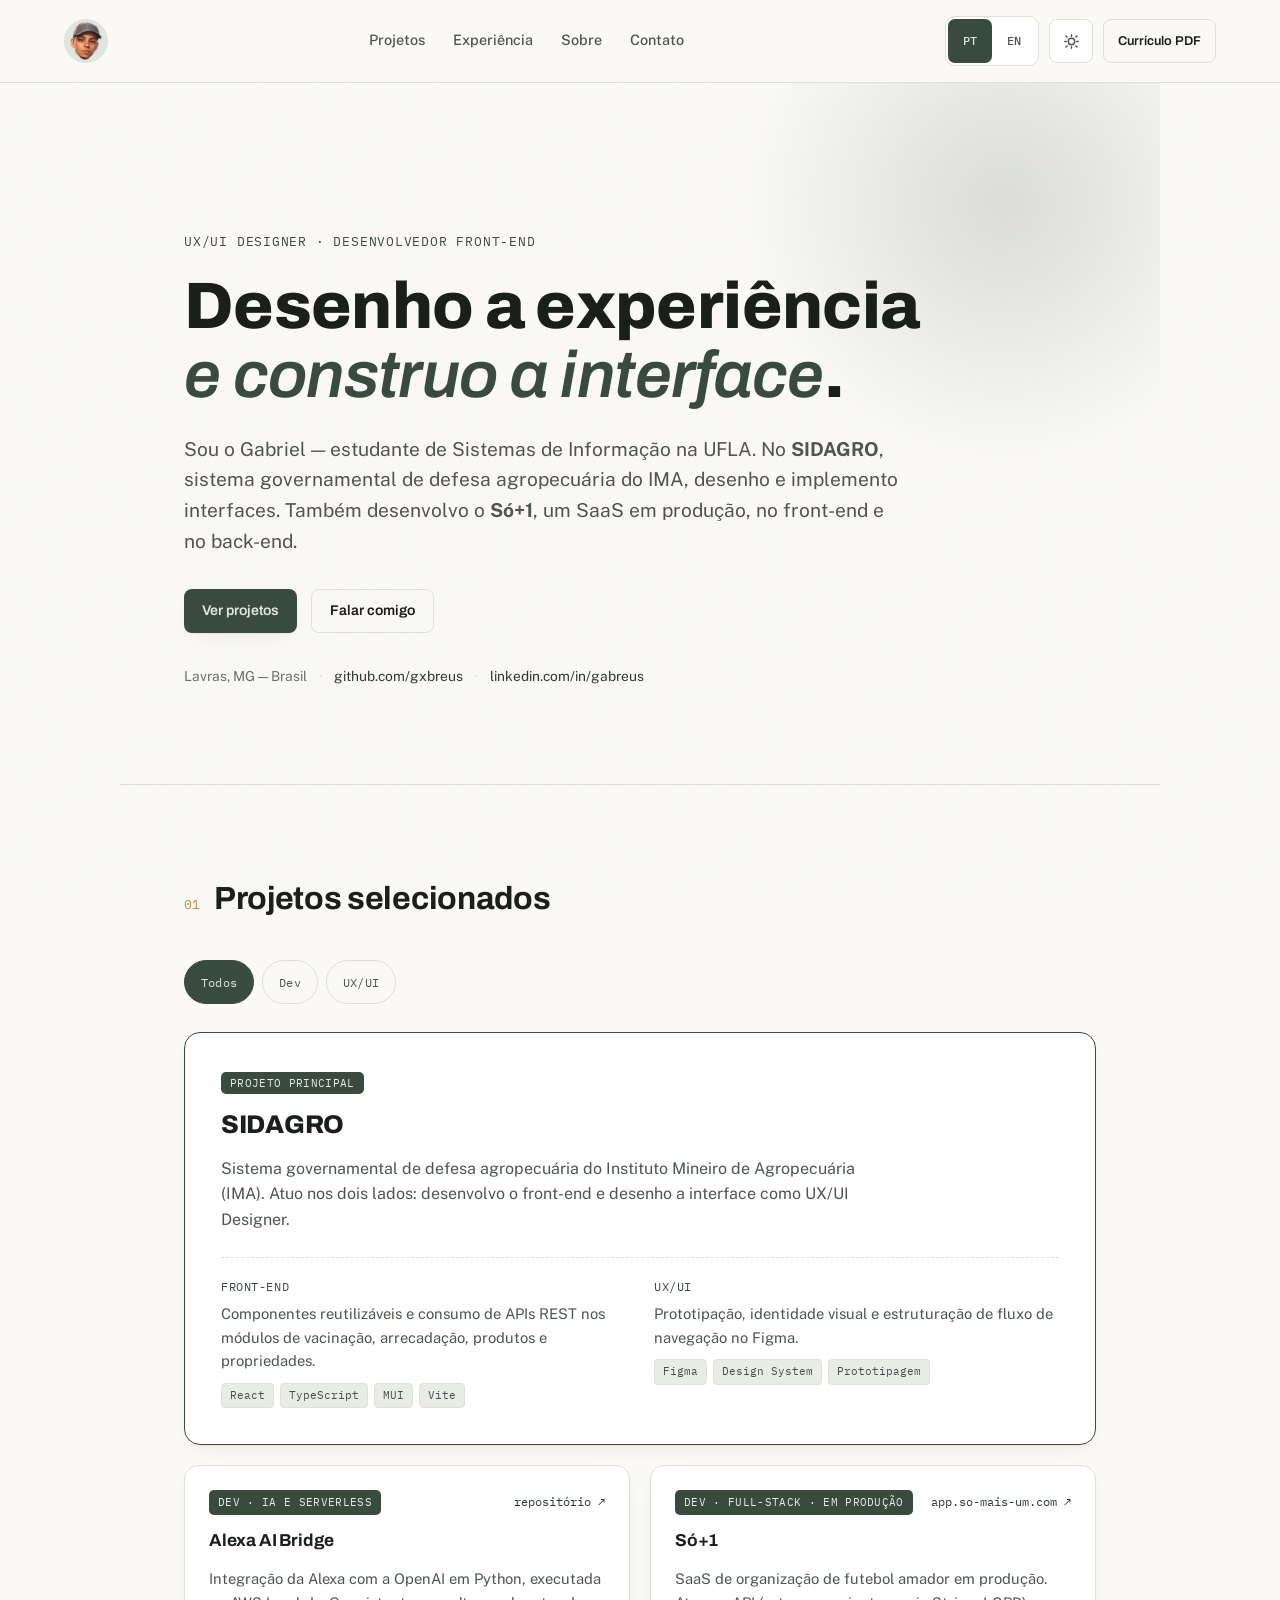
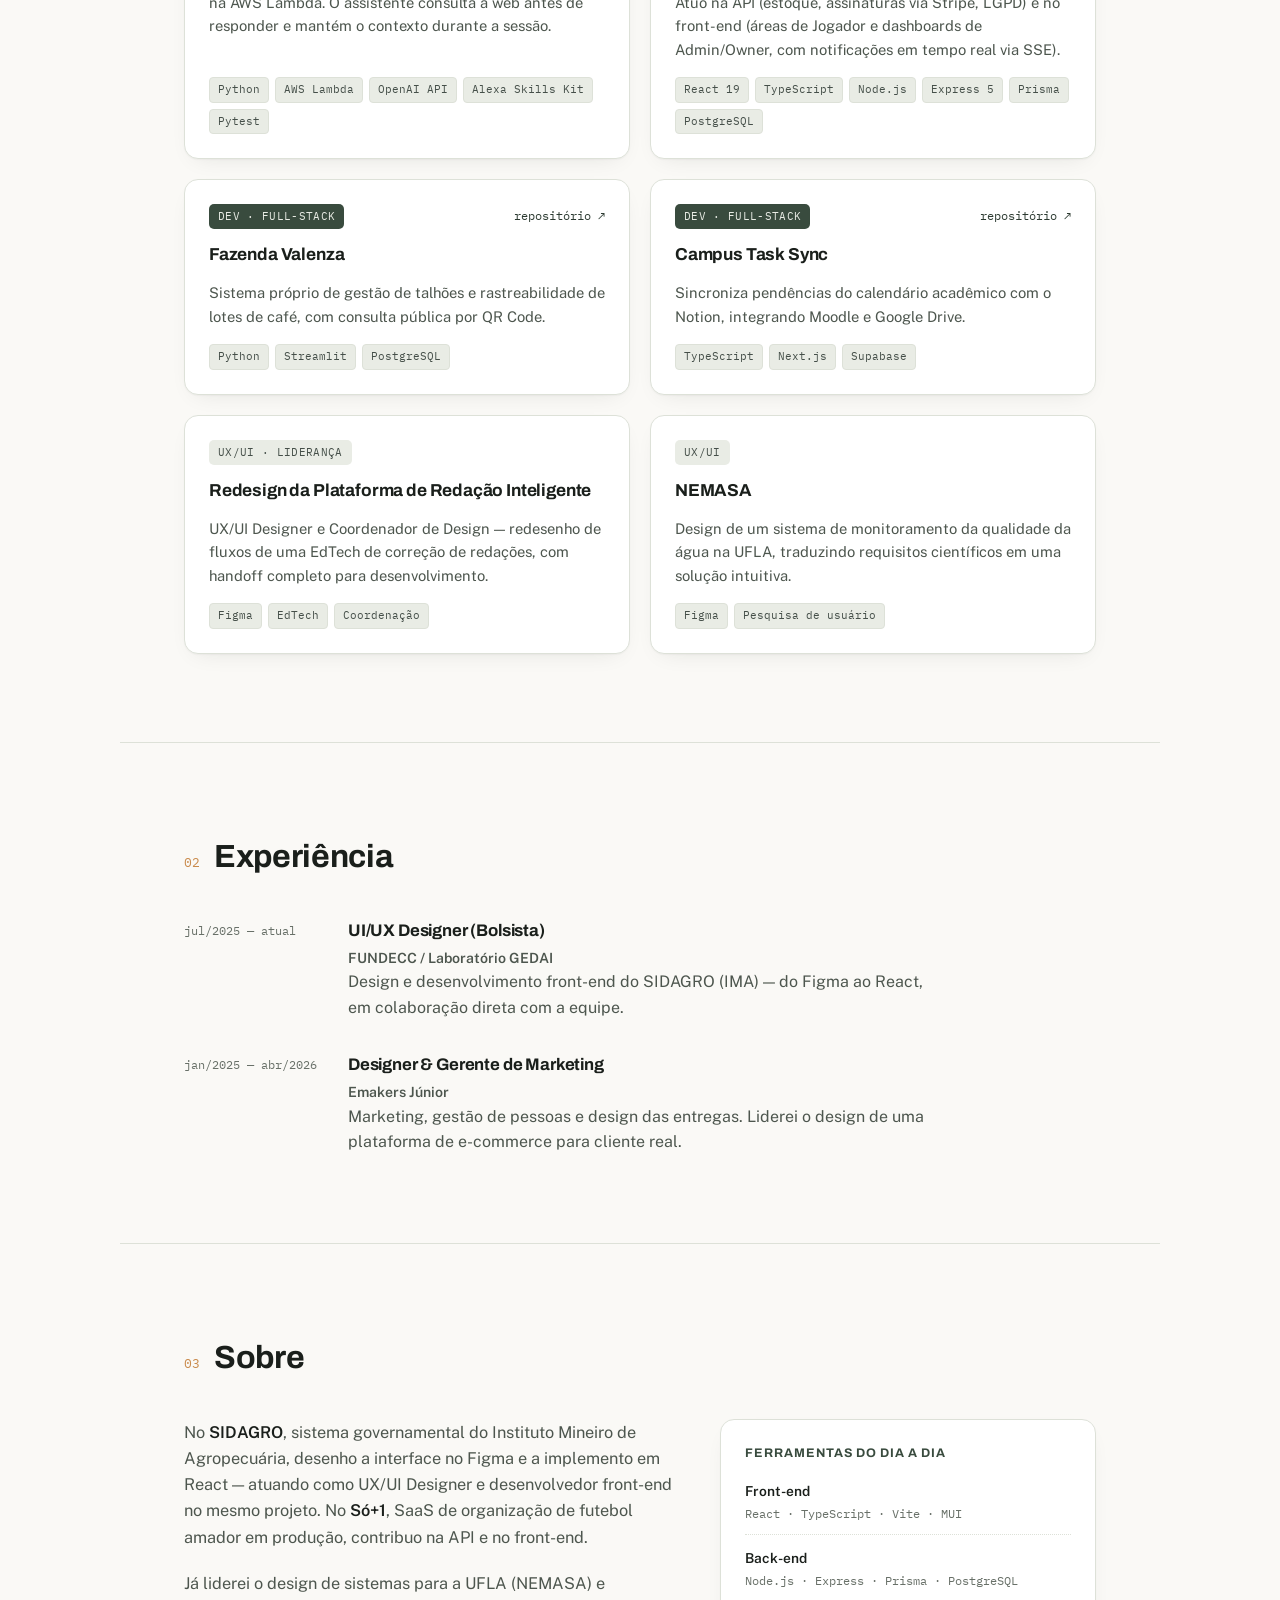
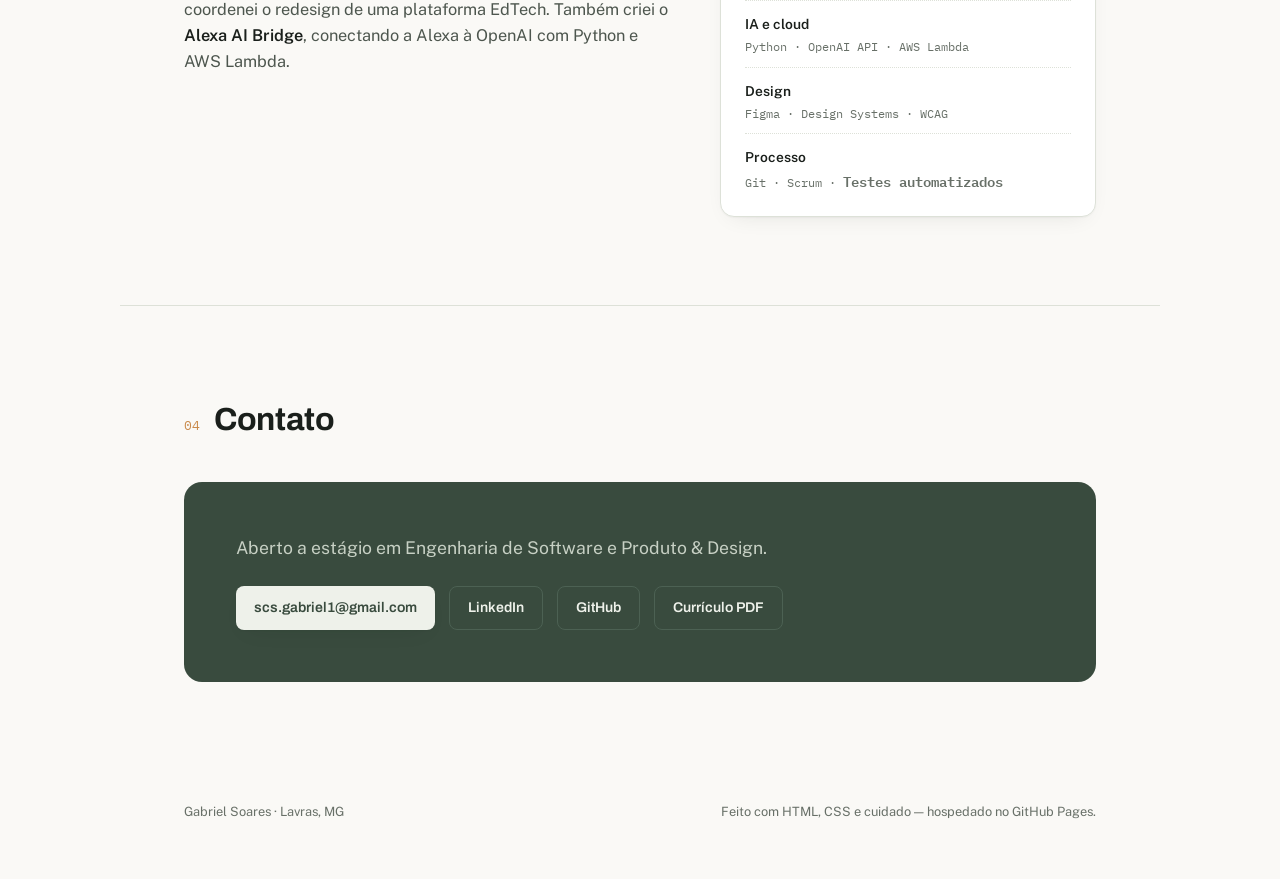
==== index.html @ 6c41c8d0 "feat: adicionar versao em ingles ao portfolio" ====
<!doctype html>
<html lang="pt-BR">
<head>
<meta charset="UTF-8">
<meta name="viewport" content="width=device-width, initial-scale=1.0">
<title>Gabriel Soares — UX/UI Designer &amp; Desenvolvedor Front-end</title>
<meta name="description" content="Gabriel Soares — UX/UI Designer e desenvolvedor front-end, estudante de Sistemas de Informação. Design de produto e desenvolvimento de interfaces para sistemas reais.">
<link rel="canonical" href="https://gxbreus.github.io/">
<link rel="alternate" hreflang="pt-BR" href="https://gxbreus.github.io/">
<link rel="alternate" hreflang="en" href="https://gxbreus.github.io/?lang=en">
<link rel="alternate" hreflang="x-default" href="https://gxbreus.github.io/">
<link rel="icon" type="image/png" href="favicon.png">
<link rel="preconnect" href="https://fonts.googleapis.com">
<link rel="preconnect" href="https://fonts.gstatic.com" crossorigin>
<link rel="stylesheet" href="https://fonts.googleapis.com/css2?family=Archivo:wght@500;600;700;800&family=Public+Sans:wght@400;500;600&family=IBM+Plex+Mono:wght@400;500&display=swap">
<link rel="stylesheet" href="style.css">
<script type="application/ld+json">
{
  "@context": "https://schema.org",
  "@type": "Person",
  "name": "Gabriel Soares",
  "url": "https://gxbreus.github.io/",
  "sameAs": [
    "https://github.com/gxbreus",
    "https://linkedin.com/in/gabreus"
  ],
  "jobTitle": ["UX/UI Designer", "Front-end Developer"],
  "knowsAbout": ["UX/UI Design", "Figma", "Design Systems", "React", "TypeScript", "Node.js", "Web Accessibility"]
}
</script>
<script>
  (function(){
    try{
      var savedTheme = localStorage.getItem("theme");
      var queryLanguage = new URLSearchParams(window.location.search).get("lang");
      var savedLanguage = localStorage.getItem("language");
      if (savedTheme === "light" || savedTheme === "dark"){
        document.documentElement.setAttribute("data-theme", savedTheme);
      }
      if (queryLanguage === "en" || savedLanguage === "en"){
        document.documentElement.lang = "en";
        document.documentElement.setAttribute("data-language", "en");
      }
    }catch(e){}
  })();
</script>
</head>
<body>

<a class="skip-link" href="#main" data-i18n="skipLink">Pular para o conteúdo</a>
<div class="noise" aria-hidden="true"></div>

<header class="site-header">
  <a class="brand" href="#top" aria-label="Gabriel Soares — início" data-i18n-aria="brandLabel"><img src="avatar-nav.png" alt="Gabriel Soares" width="36" height="36"></a>
  <nav class="nav" aria-label="Navegação principal" data-i18n-aria="navLabel">
    <a href="#projetos" data-i18n="navProjects">Projetos</a>
    <a href="#experiencia" data-i18n="navExperience">Experiência</a>
    <a href="#sobre" data-i18n="navAbout">Sobre</a>
    <a href="#contato" data-i18n="navContact">Contato</a>
  </nav>
  <div class="header-actions">
    <div class="language-switcher" role="group" aria-label="Selecionar idioma" data-i18n-aria="languageLabel">
      <button class="language-btn is-active" type="button" data-language-option="pt-BR" aria-pressed="true" aria-label="Português do Brasil">PT</button>
      <button class="language-btn" type="button" data-language-option="en" aria-pressed="false" aria-label="English">EN</button>
    </div>
    <button class="theme-toggle" id="themeToggle" type="button" aria-label="Alternar tema claro/escuro" data-i18n-aria="themeLabel">
      <svg class="icon-sun" aria-hidden="true" width="17" height="17" viewBox="0 0 24 24" fill="none" stroke="currentColor" stroke-width="2" stroke-linecap="round"><circle cx="12" cy="12" r="4.5"/><path d="M12 2.5v2.2M12 19.3v2.2M4.2 4.2l1.6 1.6M18.2 18.2l1.6 1.6M2.5 12h2.2M19.3 12h2.2M4.2 19.8l1.6-1.6M18.2 5.8l1.6-1.6"/></svg>
      <svg class="icon-moon" aria-hidden="true" width="17" height="17" viewBox="0 0 24 24" fill="none" stroke="currentColor" stroke-width="2" stroke-linecap="round" stroke-linejoin="round"><path d="M20 14.5A8.5 8.5 0 1 1 9.5 4a6.8 6.8 0 0 0 10.5 10.5Z"/></svg>
    </button>
    <a class="btn btn-ghost btn-sm resume-link" href="curriculo-gabriel-soares.pdf" target="_blank" rel="noopener" data-i18n="resumeLink">Currículo PDF</a>
  </div>
</header>

<main id="main">
  <div id="top" aria-hidden="true"></div>
  <section class="hero">
    <div class="hero-inner">
      <p class="kicker" data-i18n="heroKicker">UX/UI Designer · Desenvolvedor Front-end</p>
      <h1 class="hero-title" data-i18n-html="heroTitle">Desenho a experiência<br><span class="hero-emphasis">e construo a interface</span>.</h1>
      <p class="hero-lead" data-i18n-html="heroLead">Sou o Gabriel — estudante de Sistemas de Informação na UFLA. No <strong>SIDAGRO</strong>, sistema governamental de defesa agropecuária do IMA, desenho e implemento interfaces. Também desenvolvo o <strong>Só+1</strong>, um SaaS em produção, no front-end e no back-end.</p>
      <div class="hero-actions">
        <a class="btn btn-primary" href="#projetos" data-i18n="viewProjects">Ver projetos</a>
        <a class="btn btn-ghost" href="mailto:scs.gabriel1@gmail.com" data-i18n="contactMe">Falar comigo</a>
      </div>
      <div class="hero-meta">
        <span data-i18n="location">Lavras, MG — Brasil</span><span class="dot">·</span>
        <a href="https://github.com/gxbreus" target="_blank" rel="noopener">github.com/gxbreus</a><span class="dot">·</span>
        <a href="https://linkedin.com/in/gabreus" target="_blank" rel="noopener">linkedin.com/in/gabreus</a>
      </div>
    </div>
  </section>

  <section id="projetos" class="section reveal">
    <div class="section-head"><span class="section-num">01</span><h2 data-i18n="projectsTitle">Projetos selecionados</h2></div>
    <div class="filter-row" role="group" aria-label="Filtrar projetos" data-i18n-aria="filterLabel">
      <button class="filter-btn is-active" data-filter="all" type="button" aria-pressed="true" data-i18n="filterAll">Todos</button>
      <button class="filter-btn" data-filter="dev" type="button" aria-pressed="false">Dev</button>
      <button class="filter-btn" data-filter="ux" type="button" aria-pressed="false">UX/UI</button>
    </div>

    <article class="card-hero" data-track="dev ux">
      <div class="card-hero-top"><span class="pill pill-dev" data-i18n="mainProject">Projeto principal</span></div>
      <h3>SIDAGRO</h3>
      <p data-i18n="sidagroIntro">Sistema governamental de defesa agropecuária do Instituto Mineiro de Agropecuária (IMA). Atuo nos dois lados: desenvolvo o front-end e desenho a interface como UX/UI Designer.</p>
      <div class="card-hero-split">
        <div>
          <span class="split-label">Front-end</span>
          <p data-i18n="sidagroDev">Componentes reutilizáveis e consumo de APIs REST nos módulos de vacinação, arrecadação, produtos e propriedades.</p>
          <div class="card-tags"><span>React</span><span>TypeScript</span><span>MUI</span><span>Vite</span></div>
        </div>
        <div>
          <span class="split-label">UX/UI</span>
          <p data-i18n="sidagroUx">Prototipação, identidade visual e estruturação de fluxo de navegação no Figma.</p>
          <div class="card-tags"><span>Figma</span><span>Design System</span><span data-i18n="prototyping">Prototipagem</span></div>
        </div>
      </div>
    </article>

    <div class="projects-grid">
      <article class="card" data-track="dev">
        <div class="card-top"><span class="pill pill-dev" data-i18n="alexaPill">DEV · IA e Serverless</span><a class="card-link" href="https://github.com/gxbreus/alexa-ai-bridge" target="_blank" rel="noopener" data-i18n="repositoryLink">repositório ↗</a></div>
        <h3>Alexa AI Bridge</h3>
        <p data-i18n="alexaDescription">Integração da Alexa com a OpenAI em Python, executada na AWS Lambda. O assistente consulta a web antes de responder e mantém o contexto durante a sessão.</p>
        <div class="card-tags"><span>Python</span><span>AWS Lambda</span><span>OpenAI API</span><span>Alexa Skills Kit</span><span>Pytest</span></div>
      </article>
      <article class="card" data-track="dev">
        <div class="card-top"><span class="pill pill-dev" data-i18n="soMaisUmPill">DEV · Full-stack · Em produção</span><a class="card-link" href="https://app.so-mais-um.com" target="_blank" rel="noopener">app.so-mais-um.com ↗</a></div>
        <h3>Só+1</h3>
        <p data-i18n="soMaisUmDescription">SaaS de organização de futebol amador em produção. Atuo na API (estoque, assinaturas via Stripe, LGPD) e no front-end (áreas de Jogador e dashboards de Admin/Owner, com notificações em tempo real via SSE).</p>
        <div class="card-tags"><span>React 19</span><span>TypeScript</span><span>Node.js</span><span>Express 5</span><span>Prisma</span><span>PostgreSQL</span></div>
      </article>
      <article class="card" data-track="dev">
        <div class="card-top"><span class="pill pill-dev">DEV · Full-stack</span><a class="card-link" href="https://github.com/gxbreus/fazenda-valenza" target="_blank" rel="noopener" data-i18n="repositoryLink">repositório ↗</a></div>
        <h3>Fazenda Valenza</h3>
        <p data-i18n="valenzaDescription">Sistema próprio de gestão de talhões e rastreabilidade de lotes de café, com consulta pública por QR Code.</p>
        <div class="card-tags"><span>Python</span><span>Streamlit</span><span>PostgreSQL</span></div>
      </article>
      <article class="card" data-track="dev">
        <div class="card-top"><span class="pill pill-dev">DEV · Full-stack</span><a class="card-link" href="https://github.com/gxbreus/campus-task-sync" target="_blank" rel="noopener" data-i18n="repositoryLink">repositório ↗</a></div>
        <h3>Campus Task Sync</h3>
        <p data-i18n="campusDescription">Sincroniza pendências do calendário acadêmico com o Notion, integrando Moodle e Google Drive.</p>
        <div class="card-tags"><span>TypeScript</span><span>Next.js</span><span>Supabase</span></div>
      </article>
      <article class="card" data-track="ux">
        <div class="card-top"><span class="pill pill-ux" data-i18n="leadershipPill">UX/UI · Liderança</span></div>
        <h3 data-i18n="essayProjectTitle">Redesign da Plataforma de Redação Inteligente</h3>
        <p data-i18n="essayProjectDescription">UX/UI Designer e Coordenador de Design — redesenho de fluxos de uma EdTech de correção de redações, com handoff completo para desenvolvimento.</p>
        <div class="card-tags"><span>Figma</span><span>EdTech</span><span data-i18n="leadershipTag">Coordenação</span></div>
      </article>
      <article class="card" data-track="ux">
        <div class="card-top"><span class="pill pill-ux">UX/UI</span></div>
        <h3>NEMASA</h3>
        <p data-i18n="nemasaDescription">Design de um sistema de monitoramento da qualidade da água na UFLA, traduzindo requisitos científicos em uma solução intuitiva.</p>
        <div class="card-tags"><span>Figma</span><span data-i18n="userResearch">Pesquisa de usuário</span></div>
      </article>
    </div>
  </section>

  <section id="experiencia" class="section reveal">
    <div class="section-head"><span class="section-num">02</span><h2 data-i18n="experienceTitle">Experiência</h2></div>
    <ol class="timeline">
      <li class="timeline-item">
        <div class="timeline-date" data-i18n="gedaiDate">jul/2025 — atual</div>
        <div class="timeline-body"><h3 data-i18n="gedaiRole">UI/UX Designer (Bolsista)</h3><p class="timeline-org" data-i18n="gedaiOrg">FUNDECC / Laboratório GEDAI</p><p data-i18n="gedaiDescription">Design e desenvolvimento front-end do SIDAGRO (IMA) — do Figma ao React, em colaboração direta com a equipe.</p></div>
      </li>
      <li class="timeline-item">
        <div class="timeline-date" data-i18n="emakersDate">jan/2025 — abr/2026</div>
        <div class="timeline-body"><h3 data-i18n="emakersRole">Designer &amp; Gerente de Marketing</h3><p class="timeline-org">Emakers Júnior</p><p data-i18n="emakersDescription">Marketing, gestão de pessoas e design das entregas. Liderei o design de uma plataforma de e-commerce para cliente real.</p></div>
      </li>
    </ol>
  </section>

  <section id="sobre" class="section reveal">
    <div class="section-head"><span class="section-num">03</span><h2 data-i18n="aboutTitle">Sobre</h2></div>
    <div class="about-grid">
      <div>
        <p class="about-text" data-i18n-html="aboutOne">No <strong>SIDAGRO</strong>, sistema governamental do Instituto Mineiro de Agropecuária, desenho a interface no Figma e a implemento em React — atuando como UX/UI Designer e desenvolvedor front-end no mesmo projeto. No <strong>Só+1</strong>, SaaS de organização de futebol amador em produção, contribuo na API e no front-end.</p>
        <p class="about-text" data-i18n-html="aboutTwo">Já liderei o design de sistemas para a UFLA (NEMASA) e coordenei o redesign de uma plataforma EdTech. Também criei o <strong>Alexa AI Bridge</strong>, conectando a Alexa à OpenAI com Python e AWS Lambda.</p>
      </div>
      <div class="about-stack">
        <h3 data-i18n="toolsTitle">Ferramentas do dia a dia</h3>
        <ul class="stack-list">
          <li><span>Front-end</span><em>React · TypeScript · Vite · MUI</em></li>
          <li><span>Back-end</span><em>Node.js · Express · Prisma · PostgreSQL</em></li>
          <li><span data-i18n="aiCloud">IA e cloud</span><em>Python · OpenAI API · AWS Lambda</em></li>
          <li><span>Design</span><em>Figma · Design Systems · WCAG</em></li>
          <li><span data-i18n="process">Processo</span><em>Git · Scrum · <span data-i18n="automatedTests">Testes automatizados</span></em></li>
        </ul>
      </div>
    </div>
  </section>

  <section id="contato" class="section reveal contact">
    <div class="section-head"><span class="section-num">04</span><h2 data-i18n="contactTitle">Contato</h2></div>
    <div class="contact-card">
      <p data-i18n="availability">Aberto a estágio em Engenharia de Software e Produto &amp; Design.</p>
      <div class="contact-links">
        <a class="btn btn-primary" href="mailto:scs.gabriel1@gmail.com">scs.gabriel1@gmail.com</a>
        <a class="btn btn-ghost" href="https://linkedin.com/in/gabreus" target="_blank" rel="noopener">LinkedIn</a>
        <a class="btn btn-ghost" href="https://github.com/gxbreus" target="_blank" rel="noopener">GitHub</a>
        <a class="btn btn-ghost" href="curriculo-gabriel-soares.pdf" target="_blank" rel="noopener" data-i18n="resumeLink">Currículo PDF</a>
      </div>
    </div>
  </section>
</main>

<footer class="site-footer"><span data-i18n="footerLocation">Gabriel Soares · Lavras, MG</span><span data-i18n="footerMade">Feito com HTML, CSS e cuidado — hospedado no GitHub Pages.</span></footer>
<p class="sr-only" id="languageStatus" role="status" aria-live="polite"></p>
<script src="script.js"></script>
</body>
</html>
---- style.css ----
:root{
  --bg:#faf9f6;
  --surface:#ffffff;
  --ink:#1a1f1b;
  --ink-soft:#4d564e;
  --ink-faint:#687068;
  --line:#dde1d8;
  --line-soft:#ecefe8;
  --accent:#394b3e;
  --accent-2:#c98a4b;
  --accent-soft:#e1e5e0;
  --accent-ink:#394b3e;
  --tag-bg:#e9ece5;
  --tag-ink:#454f49;
  --dev-bg:#394b3e;
  --dev-ink:#e9ece5;
  --ux-bg:#e9ece5;
  --ux-ink:#454f49;
  --link:#2c3a31;
  --contact-bg:#394b3e;
  --contact-ink:#eef1ea;
  --contact-ink-soft:#c7d0c4;
  --contact-line:#4c6153;
  --shadow: 0 1px 2px rgba(26,31,27,0.04), 0 8px 24px -12px rgba(26,31,27,0.12);
}

@media (prefers-color-scheme: dark){
  :root:not([data-theme="light"]){
    --bg:#12150f;
    --surface:#181c17;
    --ink:#eaede7;
    --ink-soft:#a9b2a6;
    --ink-faint:#8c9588;
    --line:#2a2f27;
    --line-soft:#1e2320;
    --accent:#8fb08f;
    --accent-2:#e0a463;
    --accent-soft:#232b22;
    --accent-ink:#9dbb9d;
    --tag-bg:#1e241c;
    --tag-ink:#c7d2c0;
    --dev-bg:#8fb08f;
    --dev-ink:#12150f;
    --ux-bg:#262b1f;
    --ux-ink:#d7dcc9;
    --link:#8fb08f;
    --contact-bg:#1e2a1f;
    --contact-ink:#eaede7;
    --contact-ink-soft:#a9b8a4;
    --contact-line:#3a4a3b;
    --shadow: 0 1px 2px rgba(0,0,0,0.3), 0 12px 32px -14px rgba(0,0,0,0.6);
  }
}
:root[data-theme="dark"]{
  --bg:#12150f;
  --surface:#181c17;
  --ink:#eaede7;
  --ink-soft:#a9b2a6;
  --ink-faint:#8c9588;
  --line:#2a2f27;
  --line-soft:#1e2320;
  --accent:#8fb08f;
  --accent-2:#e0a463;
  --accent-soft:#232b22;
  --accent-ink:#9dbb9d;
  --tag-bg:#1e241c;
  --tag-ink:#c7d2c0;
  --dev-bg:#8fb08f;
  --dev-ink:#12150f;
  --ux-bg:#262b1f;
  --ux-ink:#d7dcc9;
  --link:#8fb08f;
  --contact-bg:#1e2a1f;
  --contact-ink:#eaede7;
  --contact-ink-soft:#a9b8a4;
  --contact-line:#3a4a3b;
  --shadow: 0 1px 2px rgba(0,0,0,0.3), 0 12px 32px -14px rgba(0,0,0,0.6);
}

*{ box-sizing:border-box; }
html{ scroll-behavior:smooth; }
@media (prefers-reduced-motion: reduce){
  html{ scroll-behavior:auto; }
  *{ animation-duration:0.001ms !important; animation-iteration-count:1 !important; transition-duration:0.001ms !important; }
}

body{
  margin:0;
  background:var(--bg);
  color:var(--ink);
  font-family:"Public Sans", "Segoe UI", system-ui, sans-serif;
  font-size:16px;
  line-height:1.6;
  -webkit-font-smoothing:antialiased;
  transition:background-color .25s ease, color .25s ease;
}

.noise{
  position:fixed; inset:0; pointer-events:none; z-index:0; opacity:.025; mix-blend-mode:multiply;
  background-image:url("data:image/svg+xml,%3Csvg xmlns='http://www.w3.org/2000/svg' width='90' height='90'%3E%3Cfilter id='n'%3E%3CfeTurbulence type='fractalNoise' baseFrequency='0.9' numOctaves='2' stitchTiles='stitch'/%3E%3C/filter%3E%3Crect width='100%25' height='100%25' filter='url(%23n)'/%3E%3C/svg%3E");
}
@media (prefers-color-scheme: dark){ :root:not([data-theme="light"]) .noise{ opacity:.05; mix-blend-mode:overlay; } }
:root[data-theme="dark"] .noise{ opacity:.05; mix-blend-mode:overlay; }

a{ color:inherit; }
h1,h2,h3{ font-family:"Archivo", sans-serif; letter-spacing:-0.01em; text-wrap:balance; margin:0; }
.sr-only{
  position:absolute; width:1px; height:1px; padding:0; margin:-1px; overflow:hidden;
  clip:rect(0,0,0,0); white-space:nowrap; border:0;
}
.skip-link{
  position:fixed; z-index:100; top:8px; left:8px; transform:translateY(-150%);
  background:var(--accent); color:var(--accent-soft); padding:10px 14px; border-radius:8px;
}
.skip-link:focus{ transform:translateY(0); }

.site-header{
  position:sticky; top:0; z-index:20;
  display:flex; align-items:center; justify-content:space-between; gap:16px;
  padding:16px clamp(20px,5vw,64px);
  background:color-mix(in srgb, var(--bg) 88%, transparent);
  backdrop-filter:blur(10px);
  border-bottom:1px solid var(--line);
}
.brand{
  width:44px; height:44px; display:flex; align-items:center; justify-content:center;
  background:var(--accent-soft); border-radius:50%; border:1px solid var(--line);
  text-decoration:none; overflow:hidden; flex-shrink:0;
  transition:border-color .15s ease;
}
.brand:hover{ border-color:var(--accent); }
.brand img{ width:100%; height:100%; object-fit:cover; object-position:center 18%; }
.nav{ display:flex; gap:28px; font-size:0.9rem; font-weight:500; }
.nav a{ text-decoration:none; color:var(--ink-soft); border-bottom:1px solid transparent; padding-bottom:2px; transition:color .15s, border-color .15s; }
.nav a:hover, .nav a:focus-visible{ color:var(--ink); border-color:var(--accent); }
@media (max-width:640px){ .nav{ display:none; } }

.header-actions{ display:flex; align-items:center; gap:10px; }
.language-switcher{
  display:flex; align-items:center; padding:2px; border:1px solid var(--line); border-radius:10px;
  background:var(--surface);
}
.language-btn{
  min-width:44px; height:44px; padding:0 8px; border:0; border-radius:7px; cursor:pointer;
  background:transparent; color:var(--ink-soft); font:500 .72rem/1 "IBM Plex Mono", monospace;
  transition:background-color .15s ease, color .15s ease;
}
.language-btn:hover{ color:var(--ink); }
.language-btn.is-active{ background:var(--accent); color:var(--accent-soft); }
.theme-toggle{
  display:flex; align-items:center; justify-content:center;
  width:44px; height:44px; border-radius:8px; border:1px solid var(--line);
  background:var(--surface); color:var(--ink-soft); cursor:pointer;
  transition:color .15s ease, border-color .15s ease, transform .15s ease;
}
.theme-toggle:hover{ color:var(--accent-ink); border-color:var(--accent); }
.theme-toggle:active{ transform:scale(0.92); }
.theme-toggle .icon-moon{ display:none; }
:root[data-theme="dark"] .theme-toggle .icon-sun{ display:none; }
:root[data-theme="dark"] .theme-toggle .icon-moon{ display:block; }
@media (prefers-color-scheme: dark){
  :root:not([data-theme="light"]) .theme-toggle .icon-sun{ display:none; }
  :root:not([data-theme="light"]) .theme-toggle .icon-moon{ display:block; }
}

.btn{
  display:inline-flex; align-items:center; gap:6px;
  font-family:"Archivo", sans-serif; font-weight:600; font-size:0.88rem;
  min-height:44px; padding:10px 18px; border-radius:8px; text-decoration:none;
  transition:transform .15s ease, box-shadow .15s ease, background .15s ease;
}
.btn:active{ transform:translateY(1px); }
.btn-primary{ background:var(--accent); color:var(--accent-soft); box-shadow:var(--shadow); }
.btn-primary:hover{ box-shadow:0 4px 16px -4px color-mix(in srgb, var(--accent) 50%, transparent); }
.btn-ghost{ background:transparent; color:var(--ink); border:1px solid var(--line); }
.btn-ghost:hover{ border-color:var(--accent); color:var(--accent-ink); }
.btn-sm{ padding:7px 14px; font-size:0.8rem; }

:where(a, button):focus-visible{
  outline:3px solid color-mix(in srgb, var(--accent-2) 75%, transparent);
  outline-offset:3px;
}

.hero{
  position:relative; z-index:1; overflow:hidden;
  padding:clamp(72px,14vw,148px) clamp(20px,5vw,64px) clamp(56px,8vw,96px);
  max-width:1040px; margin:0 auto;
}
.hero::before{
  content:""; position:absolute; z-index:-1; top:-20%; right:-10%;
  width:520px; height:520px; border-radius:50%;
  background:radial-gradient(circle, color-mix(in srgb, var(--accent) 16%, transparent), transparent 70%);
  animation:drift 22s ease-in-out infinite alternate;
}
@keyframes drift{
  0%{ transform:translate(0,0) scale(1); }
  100%{ transform:translate(-40px, 30px) scale(1.08); }
}
.kicker{
  font-family:"IBM Plex Mono", monospace; font-size:0.82rem; letter-spacing:0.06em; text-transform:uppercase;
  color:var(--accent-ink); margin:0 0 20px;
}
.hero-title{
  font-size:clamp(2.4rem, 6vw, 4.1rem); font-weight:800; line-height:1.05; margin:0 0 24px;
}
.hero-emphasis{ color:var(--accent-ink); font-style:italic; font-weight:600; }
.hero-lead{
  font-size:clamp(1.05rem, 1.6vw, 1.2rem); color:var(--ink-soft); max-width:60ch; margin:0 0 32px;
}
.hero-actions{ display:flex; gap:14px; flex-wrap:wrap; margin-bottom:32px; }
.hero-meta{ display:flex; flex-wrap:wrap; gap:6px 12px; font-size:0.86rem; color:var(--ink-faint); }
.hero-meta a{ color:var(--link); text-decoration:none; border-bottom:1px solid transparent; }
.hero-meta a:hover{ border-color:var(--link); }
.hero-meta .dot{ color:var(--line); }

.section{
  position:relative; z-index:1;
  max-width:1040px; margin:0 auto;
  padding:clamp(48px,8vw,88px) clamp(20px,5vw,64px);
  border-top:1px solid var(--line);
}
.section-head{ display:flex; align-items:baseline; gap:14px; margin-bottom:36px; }
.section-num{
  font-family:"IBM Plex Mono", monospace; font-size:0.82rem; color:var(--accent-2);
}
.section-head h2{ font-size:clamp(1.5rem, 3vw, 2rem); font-weight:700; }

.reveal{ opacity:1; transform:none; }

.about-grid{ display:grid; grid-template-columns:1.3fr 1fr; gap:48px; align-items:start; }
@media (max-width:760px){ .about-grid{ grid-template-columns:1fr; } }
.about-text{ color:var(--ink-soft); font-size:1.02rem; margin:0 0 20px; max-width:58ch; }
.about-text strong{ color:var(--ink); font-weight:600; }
.about-stack{ background:var(--surface); border:1px solid var(--line); border-radius:14px; padding:24px; box-shadow:var(--shadow); }
.about-stack h3{ font-size:0.78rem; text-transform:uppercase; letter-spacing:0.08em; color:var(--accent-ink); margin-bottom:16px; }
.stack-list{ list-style:none; margin:0; padding:0; display:flex; flex-direction:column; gap:12px; }
.stack-list li{ display:flex; flex-direction:column; gap:2px; border-bottom:1px dotted var(--line); padding-bottom:10px; }
.stack-list li:last-child{ border-bottom:none; padding-bottom:0; }
.stack-list span{ font-weight:600; font-size:0.86rem; }
.stack-list em{ font-style:normal; color:var(--ink-faint); font-family:"IBM Plex Mono", monospace; font-size:0.76rem; }

.timeline{ list-style:none; margin:0; padding:0; display:flex; flex-direction:column; gap:32px; }
.timeline-item{ display:grid; grid-template-columns:140px 1fr; gap:24px; }
@media (max-width:600px){ .timeline-item{ grid-template-columns:1fr; gap:6px; } }
.timeline-date{ font-family:"IBM Plex Mono", monospace; font-size:0.78rem; color:var(--ink-faint); padding-top:3px; }
.timeline-body h3{ font-size:1.05rem; font-weight:700; margin-bottom:2px; }
.timeline-org{ color:var(--accent-ink); font-weight:600; font-size:0.88rem; margin:0 0 8px; }
.timeline-body p{ color:var(--ink-soft); margin:0; max-width:58ch; }

.filter-row{ display:flex; gap:8px; margin-bottom:28px; }
.filter-btn{
  font-family:"IBM Plex Mono", monospace; font-size:0.78rem; letter-spacing:0.02em;
  background:transparent; border:1px solid var(--line); color:var(--ink-soft);
  min-height:44px; padding:7px 16px; border-radius:999px; cursor:pointer; transition:all .15s ease;
}
.filter-btn:hover{ border-color:var(--accent); color:var(--ink); }
.filter-btn.is-active{ background:var(--accent); border-color:var(--accent); color:var(--accent-soft); }

.card-hero{
  background:var(--surface); border:1px solid var(--accent); border-radius:16px;
  padding:clamp(24px,4vw,36px); margin-bottom:20px; box-shadow:var(--shadow);
  transition:box-shadow .18s ease;
}
.card-hero-top{ margin-bottom:10px; }
.card-hero h3{ font-size:1.6rem; font-weight:800; margin-bottom:10px; }
.card-hero > p{ color:var(--ink-soft); max-width:64ch; margin:0 0 24px; }
.card-hero-split{ display:grid; grid-template-columns:1fr 1fr; gap:28px; padding-top:20px; border-top:1px dashed var(--line); }
@media (max-width:640px){ .card-hero-split{ grid-template-columns:1fr; } }
.split-label{
  display:block; font-family:"IBM Plex Mono", monospace; font-size:0.72rem; text-transform:uppercase;
  letter-spacing:0.05em; color:var(--accent-ink); margin-bottom:6px;
}
.card-hero-split p{ color:var(--ink-soft); font-size:0.92rem; margin:0 0 10px; }

.projects-grid{ display:grid; grid-template-columns:repeat(2, 1fr); gap:20px; }
@media (max-width:760px){ .projects-grid{ grid-template-columns:1fr; } }

.card{
  background:var(--surface); border:1px solid var(--line); border-radius:14px;
  padding:24px; display:flex; flex-direction:column; gap:12px;
  box-shadow:var(--shadow); transition:transform .18s ease, box-shadow .18s ease;
}
.card:hover{ transform:translateY(-3px); box-shadow:0 4px 8px rgba(26,31,27,0.06), 0 16px 32px -14px rgba(26,31,27,0.18); }
.card[hidden]{ display:none; }
.card-top{ display:flex; align-items:center; justify-content:space-between; gap:10px; flex-wrap:wrap; }
.pill{
  font-family:"IBM Plex Mono", monospace; font-size:0.68rem; letter-spacing:0.03em; text-transform:uppercase;
  padding:4px 9px; border-radius:5px; white-space:nowrap;
}
.pill-dev{ background:var(--dev-bg); color:var(--dev-ink); }
.pill-ux{ background:var(--ux-bg); color:var(--ux-ink); }
.card-link{
  font-family:"IBM Plex Mono", monospace; font-size:0.74rem; color:var(--link); text-decoration:none;
}
.card-link:hover{ text-decoration:underline; }
.card h3{ font-size:1.08rem; font-weight:700; }
.card p{ color:var(--ink-soft); font-size:0.92rem; margin:0; flex-grow:1; }
.card-tags{ display:flex; flex-wrap:wrap; gap:6px; margin-top:4px; }
.card-tags span{
  font-family:"IBM Plex Mono", monospace; font-size:0.68rem; background:var(--tag-bg); color:var(--tag-ink);
  padding:3px 8px; border-radius:4px; border:1px solid var(--line);
}

.contact{ text-align:left; }
.contact-card{
  background:var(--contact-bg); color:var(--contact-ink); border-radius:18px;
  padding:clamp(32px,5vw,52px); display:flex; flex-direction:column; gap:24px;
}
.contact-card p{ font-size:1.1rem; max-width:52ch; margin:0; color:var(--contact-ink-soft); }
.contact-links{ display:flex; gap:14px; flex-wrap:wrap; }
.contact .btn-primary{ background:var(--contact-ink); color:var(--contact-bg); }
.contact .btn-ghost{ border-color:var(--contact-line); color:var(--contact-ink); }
.contact .btn-ghost:hover{ border-color:var(--contact-ink); }

.site-footer{
  max-width:1040px; margin:0 auto; padding:32px clamp(20px,5vw,64px) 56px;
  display:flex; justify-content:space-between; gap:12px; flex-wrap:wrap;
  font-size:0.8rem; color:var(--ink-faint);
}

@media (max-width:420px){
  .site-header{ padding-inline:14px; gap:8px; }
  .header-actions{ gap:6px; }
  .resume-link{ display:none; }
}
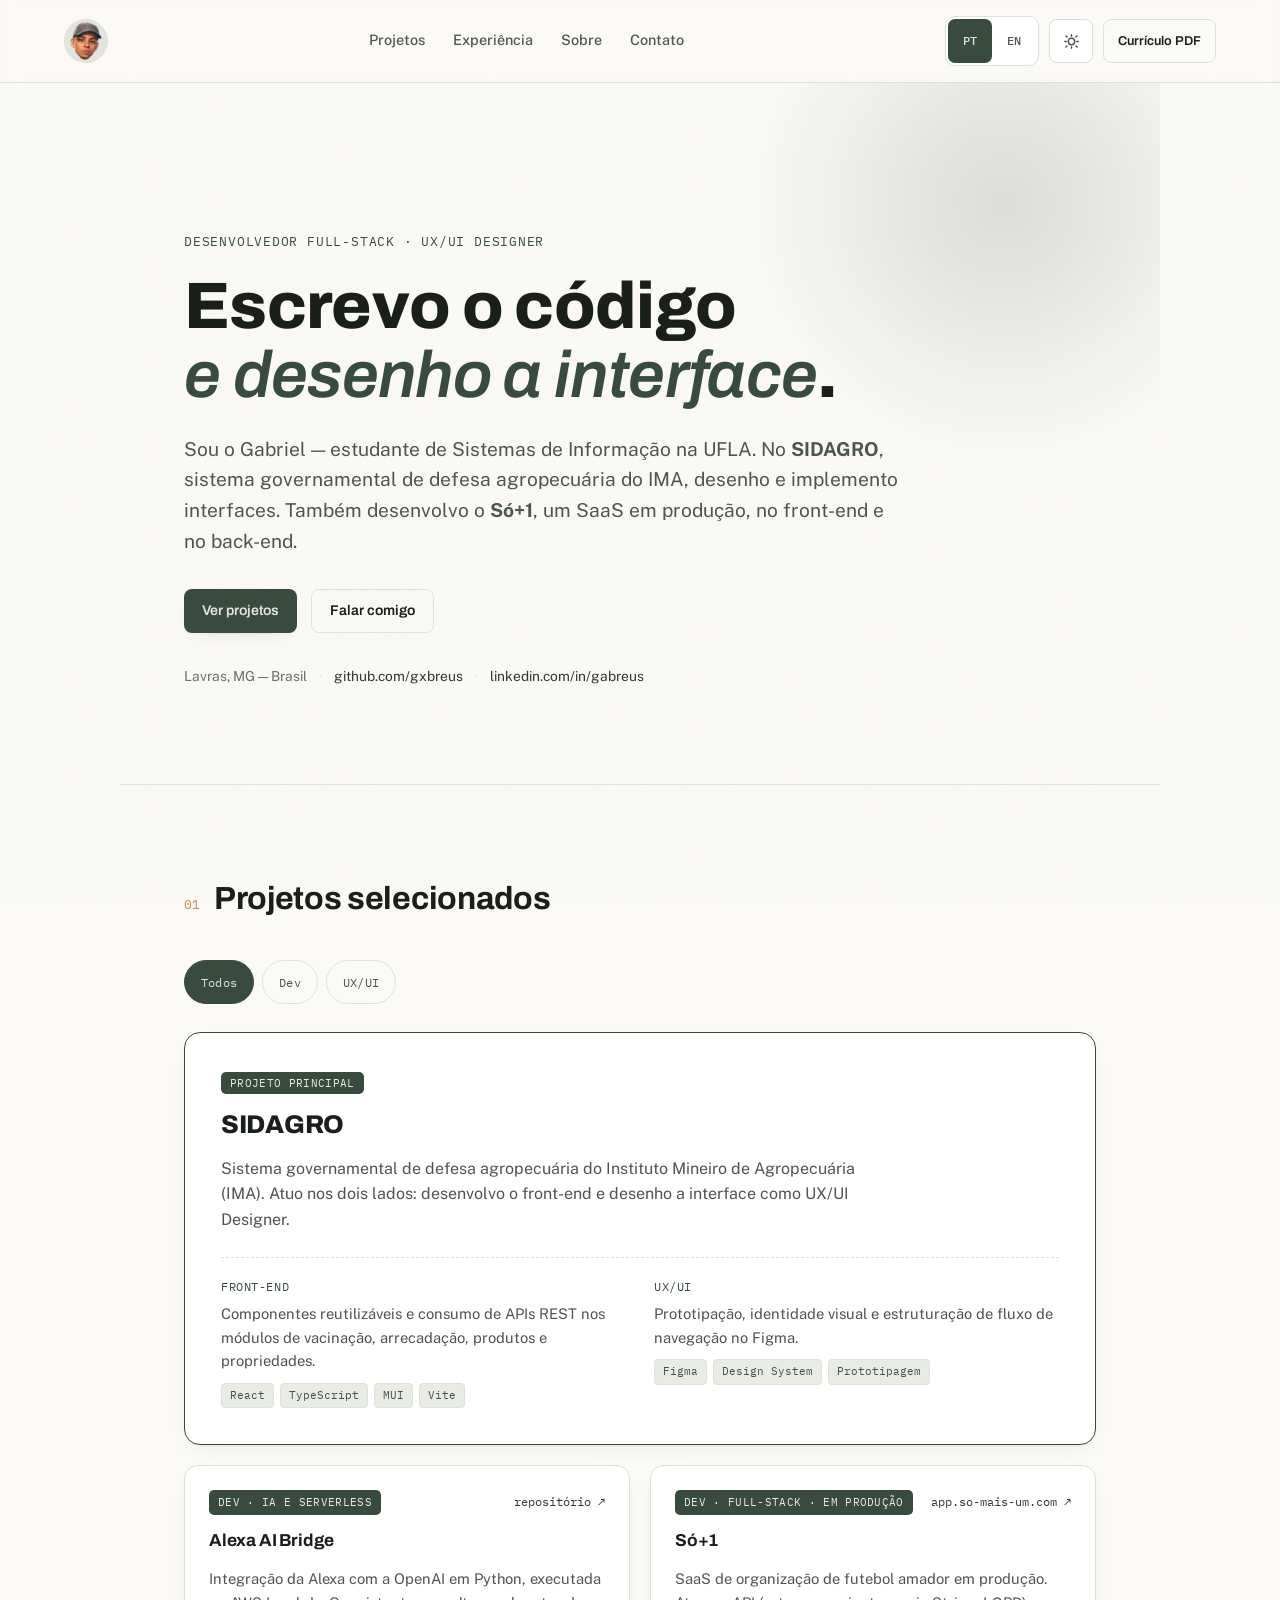
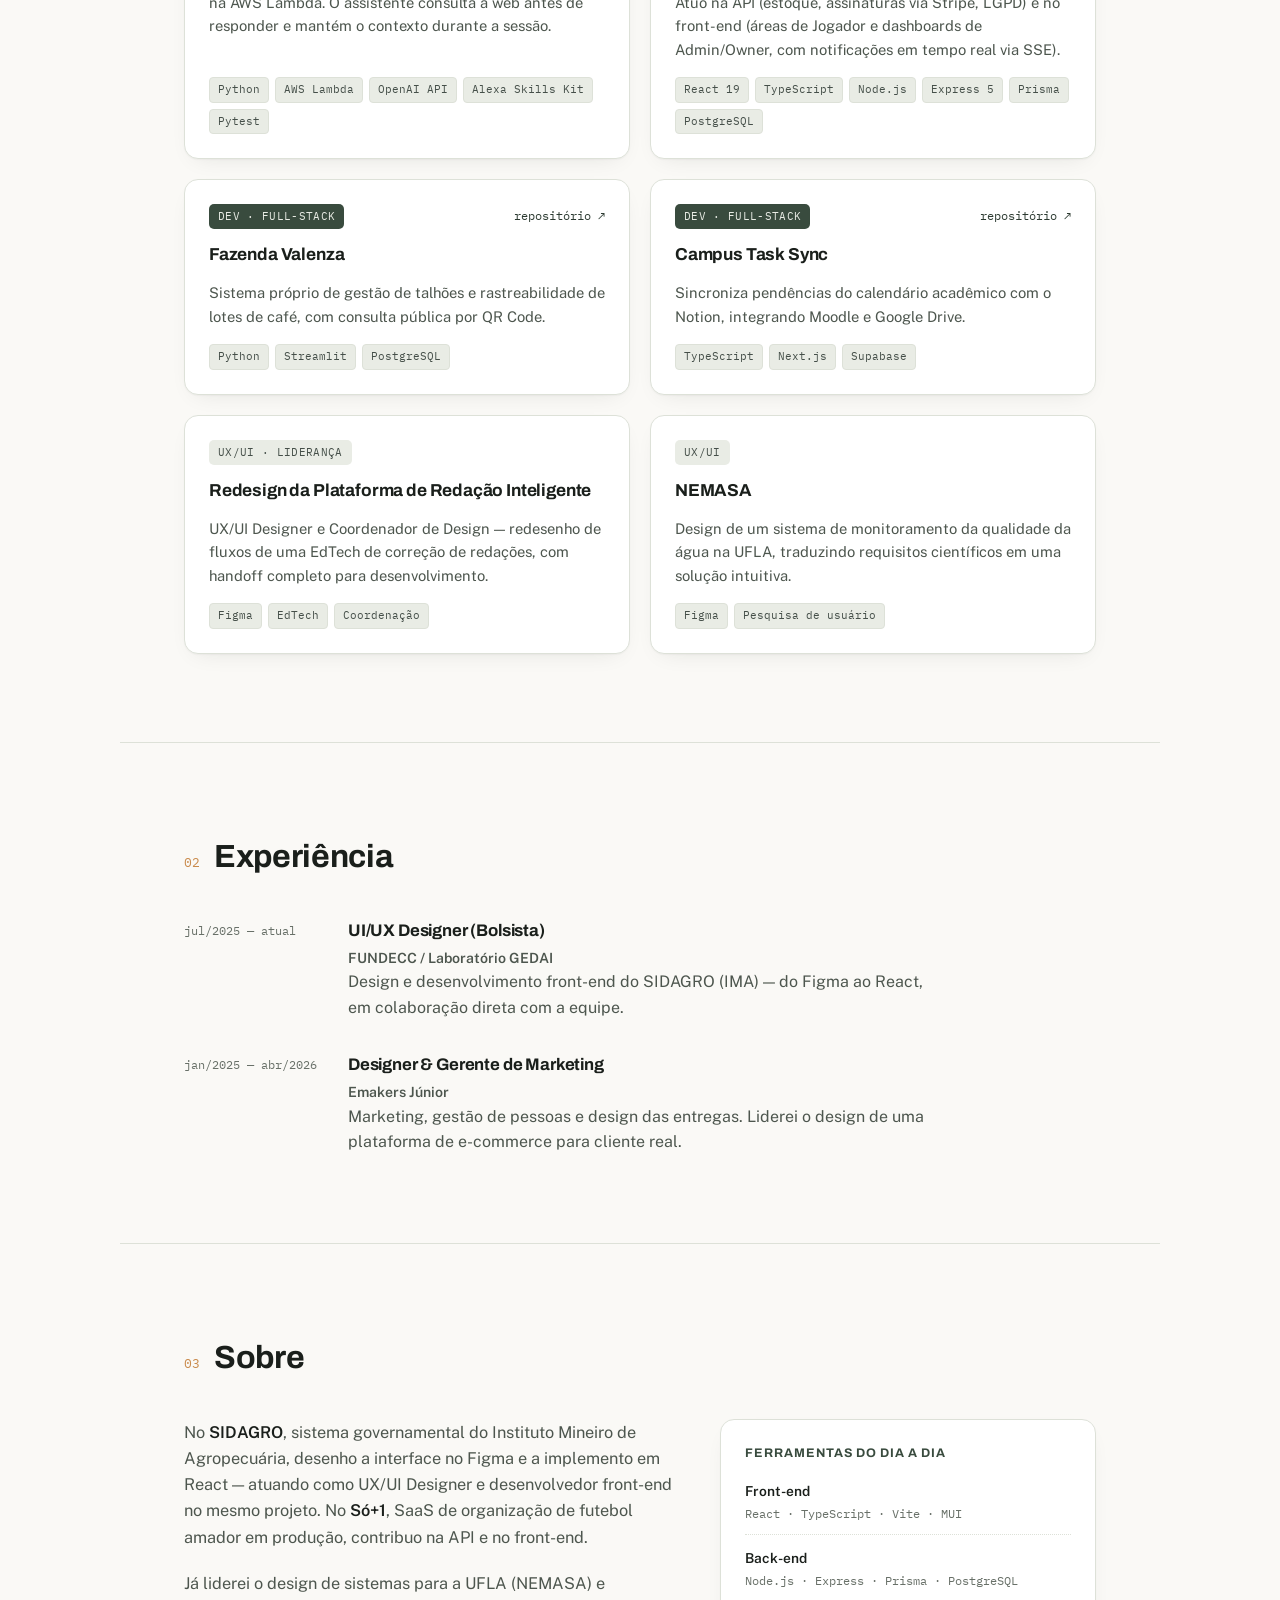
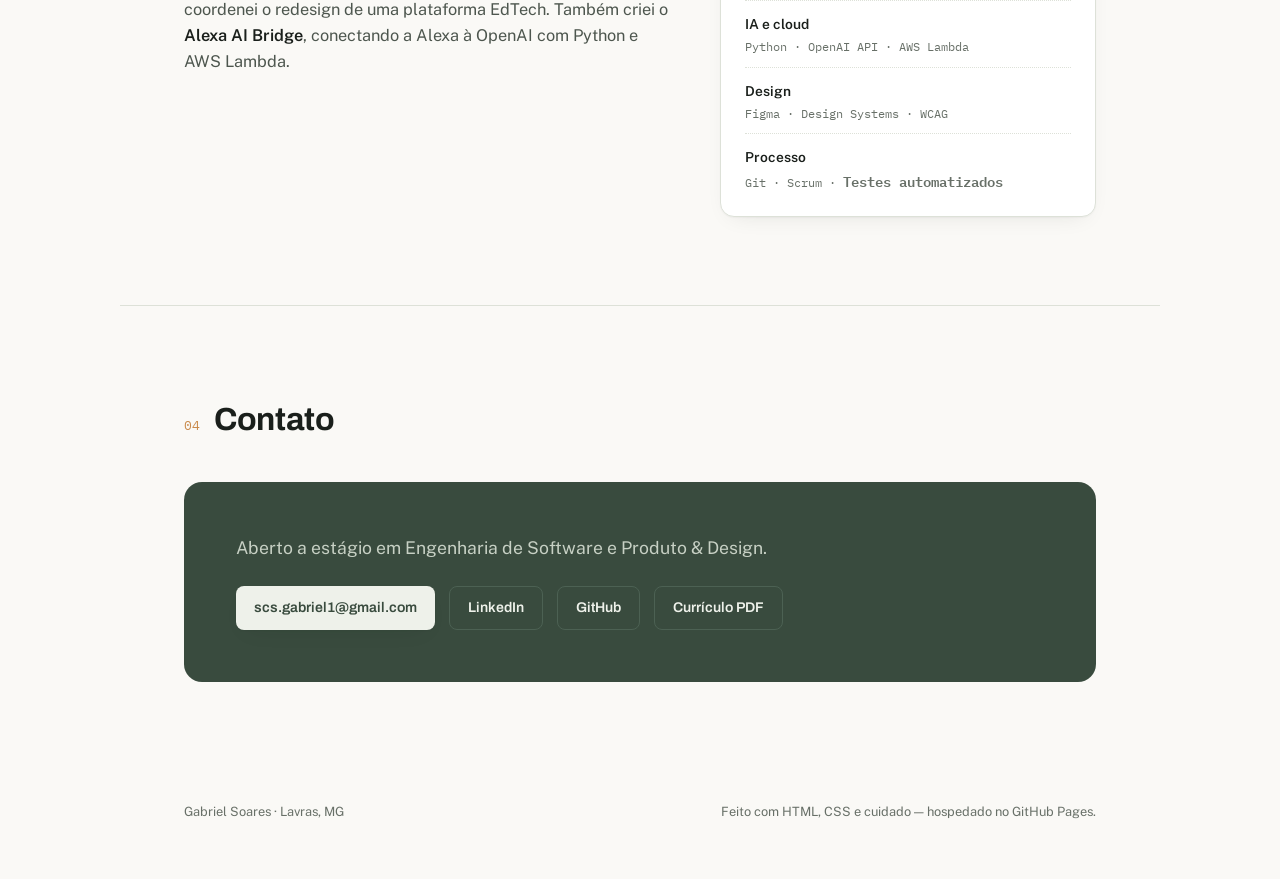
==== commit 069f3f39: "feat: adicionar curriculo em ingles" ====
--- a/index.html
+++ b/index.html
@@ -3,8 +3,8 @@
 <head>
 <meta charset="UTF-8">
 <meta name="viewport" content="width=device-width, initial-scale=1.0">
-<title>Gabriel Soares — UX/UI Designer &amp; Desenvolvedor Front-end</title>
-<meta name="description" content="Gabriel Soares — UX/UI Designer e desenvolvedor front-end, estudante de Sistemas de Informação. Design de produto e desenvolvimento de interfaces para sistemas reais.">
+<title>Gabriel Soares — Desenvolvedor Full-Stack &amp; UX/UI Designer</title>
+<meta name="description" content="Gabriel Soares — Desenvolvedor Full-Stack e UX/UI Designer, estudante de Sistemas de Informação. Desenvolvimento de produtos e design de interfaces para sistemas reais.">
 <link rel="canonical" href="https://gxbreus.github.io/">
 <link rel="alternate" hreflang="pt-BR" href="https://gxbreus.github.io/">
 <link rel="alternate" hreflang="en" href="https://gxbreus.github.io/?lang=en">
@@ -24,7 +24,7 @@
     "https://github.com/gxbreus",
     "https://linkedin.com/in/gabreus"
   ],
-  "jobTitle": ["UX/UI Designer", "Front-end Developer"],
+  "jobTitle": ["Full-Stack Developer", "UX/UI Designer"],
   "knowsAbout": ["UX/UI Design", "Figma", "Design Systems", "React", "TypeScript", "Node.js", "Web Accessibility"]
 }
 </script>
@@ -67,7 +67,7 @@
       <svg class="icon-sun" aria-hidden="true" width="17" height="17" viewBox="0 0 24 24" fill="none" stroke="currentColor" stroke-width="2" stroke-linecap="round"><circle cx="12" cy="12" r="4.5"/><path d="M12 2.5v2.2M12 19.3v2.2M4.2 4.2l1.6 1.6M18.2 18.2l1.6 1.6M2.5 12h2.2M19.3 12h2.2M4.2 19.8l1.6-1.6M18.2 5.8l1.6-1.6"/></svg>
       <svg class="icon-moon" aria-hidden="true" width="17" height="17" viewBox="0 0 24 24" fill="none" stroke="currentColor" stroke-width="2" stroke-linecap="round" stroke-linejoin="round"><path d="M20 14.5A8.5 8.5 0 1 1 9.5 4a6.8 6.8 0 0 0 10.5 10.5Z"/></svg>
     </button>
-    <a class="btn btn-ghost btn-sm resume-link" href="curriculo-gabriel-soares.pdf" target="_blank" rel="noopener" data-i18n="resumeLink">Currículo PDF</a>
+    <a class="btn btn-ghost btn-sm resume-link" href="curriculo-gabriel-soares.pdf" target="_blank" rel="noopener" data-resume-link data-i18n="resumeLink">Currículo PDF</a>
   </div>
 </header>
 
@@ -75,8 +75,8 @@
   <div id="top" aria-hidden="true"></div>
   <section class="hero">
     <div class="hero-inner">
-      <p class="kicker" data-i18n="heroKicker">UX/UI Designer · Desenvolvedor Front-end</p>
-      <h1 class="hero-title" data-i18n-html="heroTitle">Desenho a experiência<br><span class="hero-emphasis">e construo a interface</span>.</h1>
+      <p class="kicker" data-i18n="heroKicker">Desenvolvedor Full-Stack · UX/UI Designer</p>
+      <h1 class="hero-title" data-i18n-html="heroTitle">Escrevo o código<br><span class="hero-emphasis">e desenho a interface</span>.</h1>
       <p class="hero-lead" data-i18n-html="heroLead">Sou o Gabriel — estudante de Sistemas de Informação na UFLA. No <strong>SIDAGRO</strong>, sistema governamental de defesa agropecuária do IMA, desenho e implemento interfaces. Também desenvolvo o <strong>Só+1</strong>, um SaaS em produção, no front-end e no back-end.</p>
       <div class="hero-actions">
         <a class="btn btn-primary" href="#projetos" data-i18n="viewProjects">Ver projetos</a>
@@ -198,7 +198,7 @@
         <a class="btn btn-primary" href="mailto:scs.gabriel1@gmail.com">scs.gabriel1@gmail.com</a>
         <a class="btn btn-ghost" href="https://linkedin.com/in/gabreus" target="_blank" rel="noopener">LinkedIn</a>
         <a class="btn btn-ghost" href="https://github.com/gxbreus" target="_blank" rel="noopener">GitHub</a>
-        <a class="btn btn-ghost" href="curriculo-gabriel-soares.pdf" target="_blank" rel="noopener" data-i18n="resumeLink">Currículo PDF</a>
+        <a class="btn btn-ghost" href="curriculo-gabriel-soares.pdf" target="_blank" rel="noopener" data-resume-link data-i18n="resumeLink">Currículo PDF</a>
       </div>
     </div>
   </section>
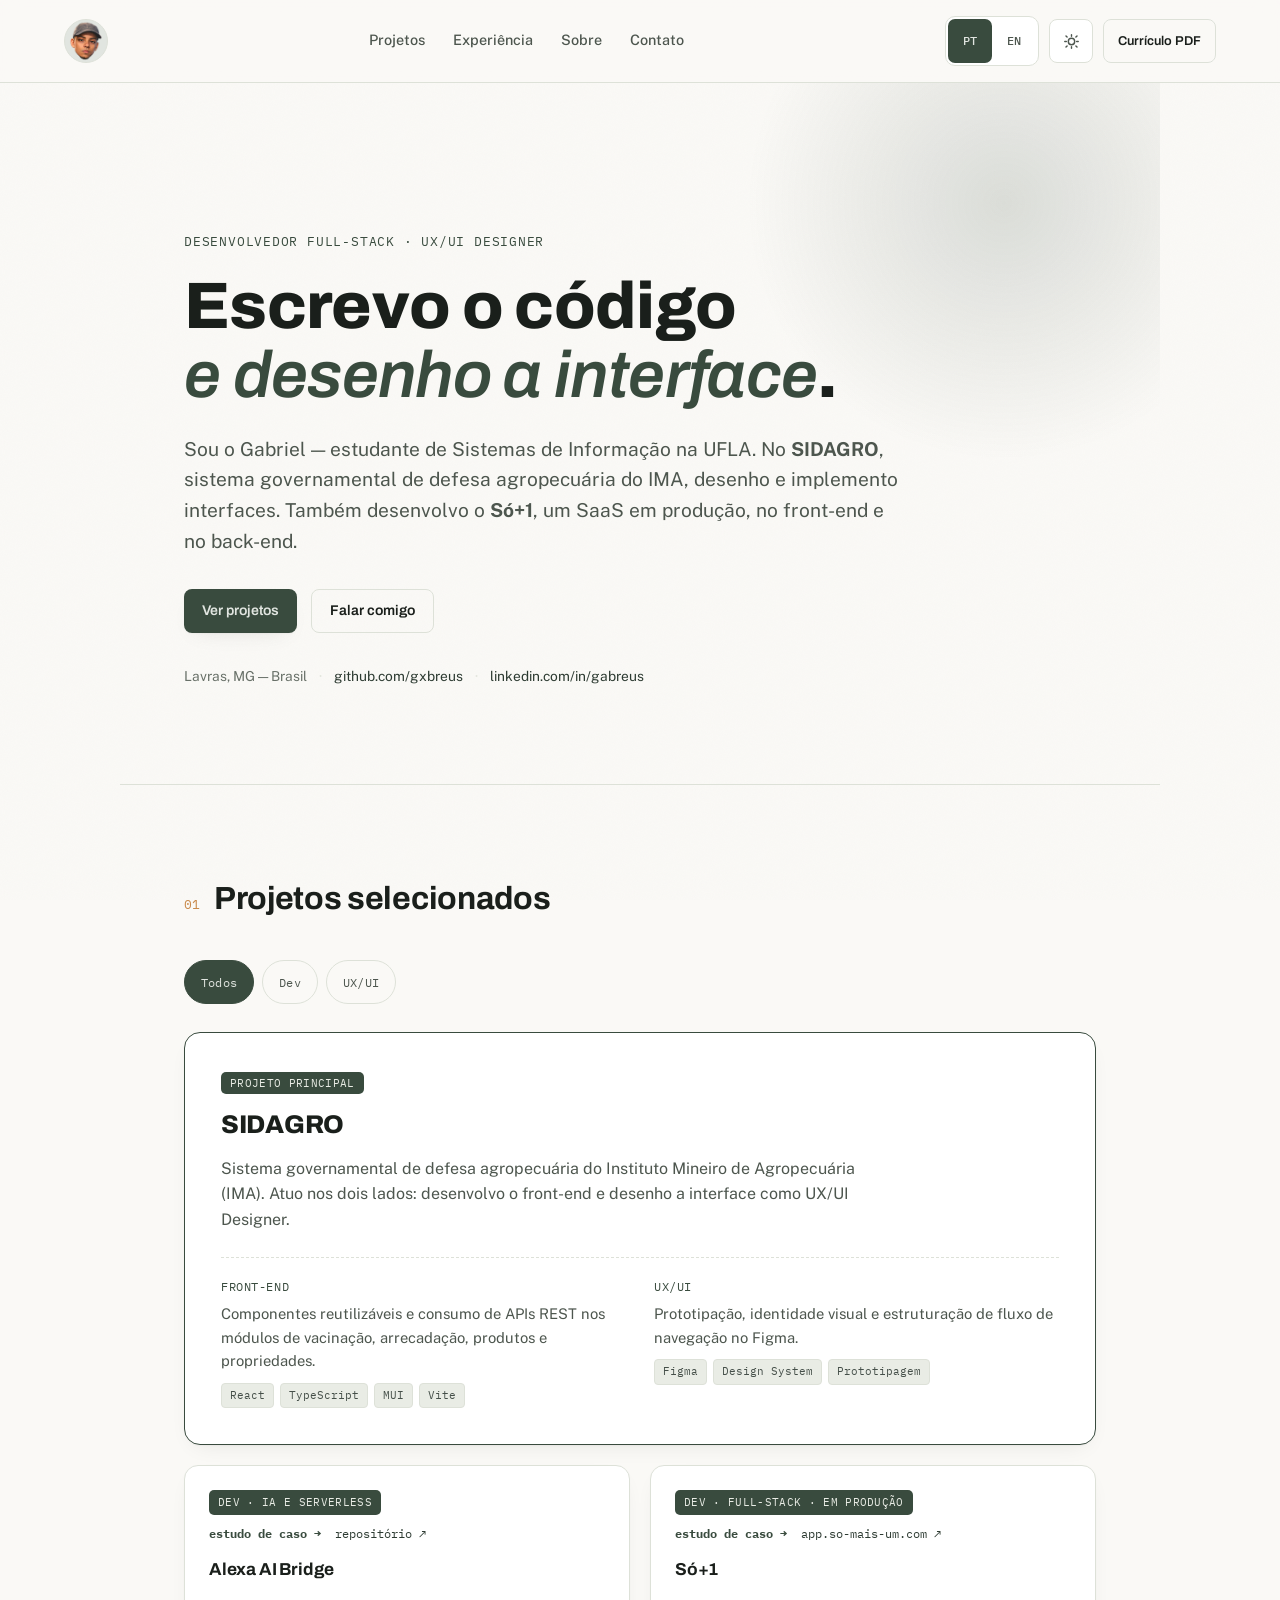
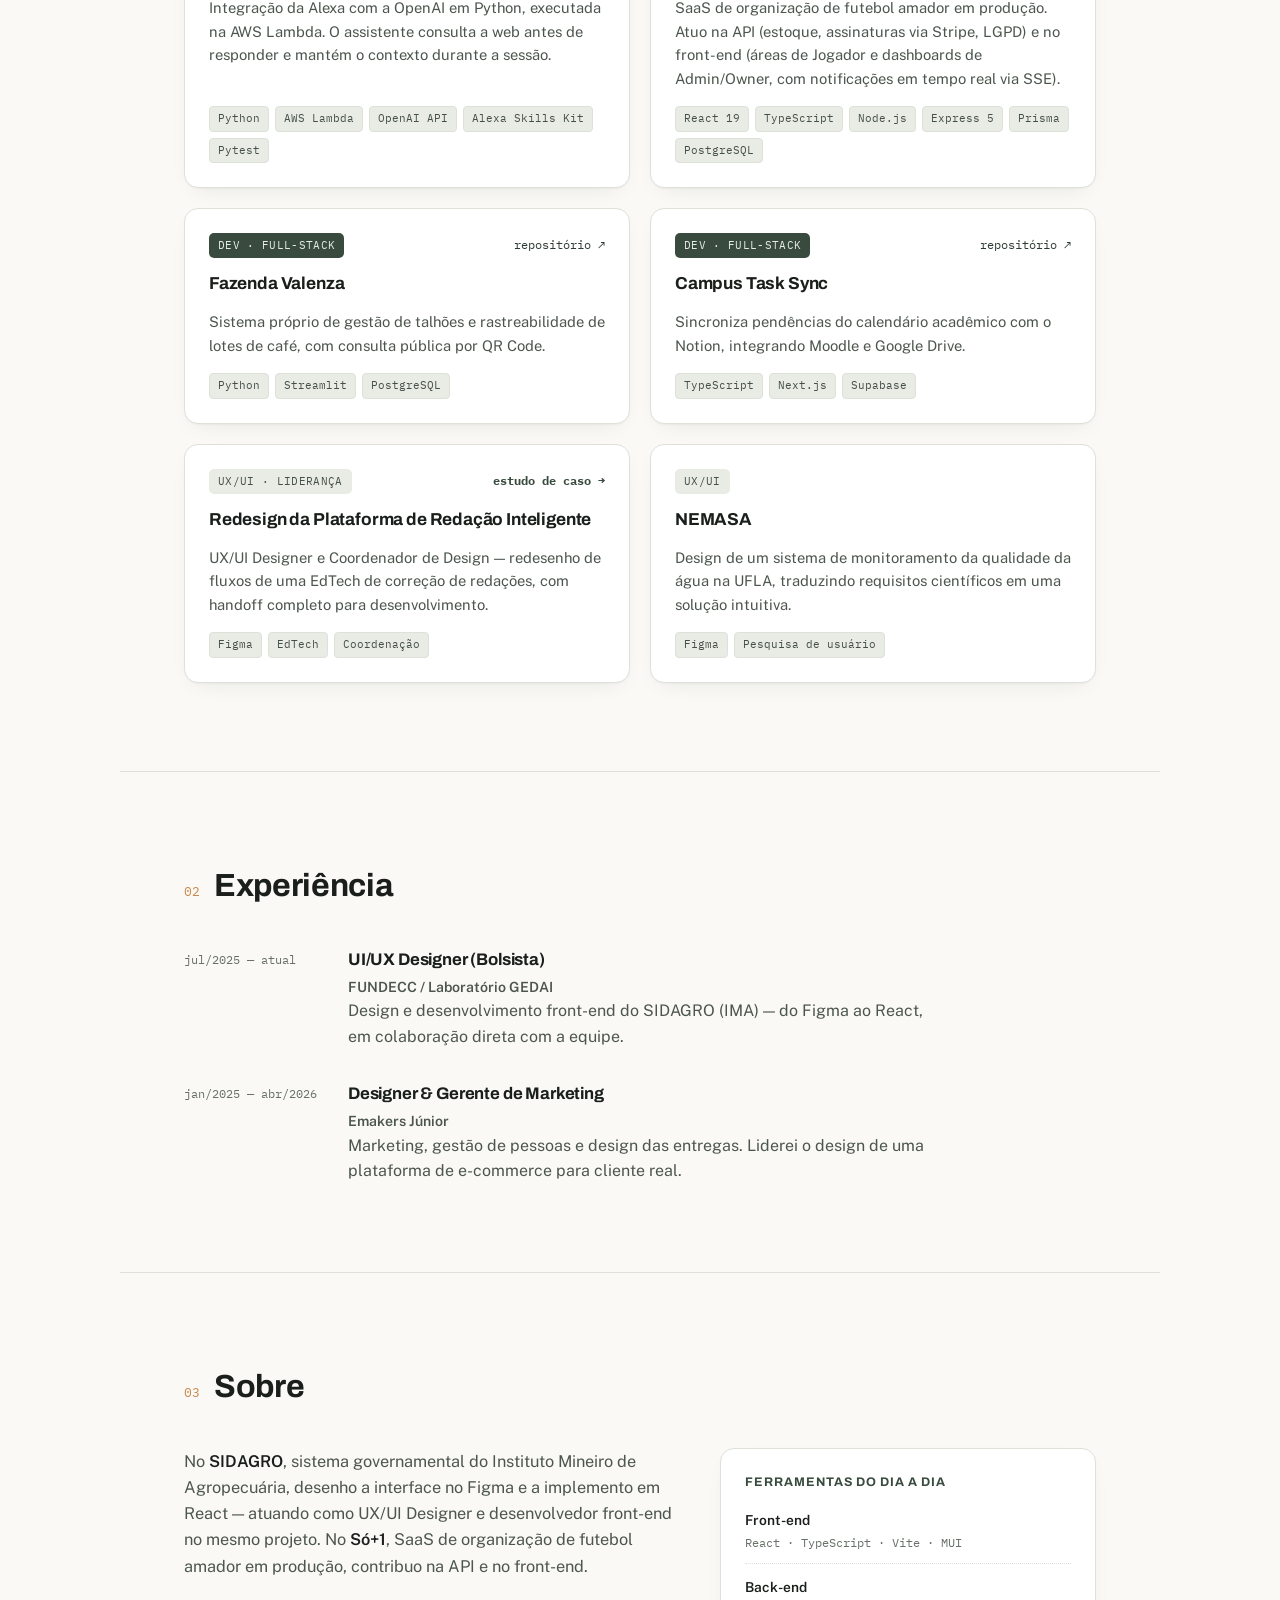
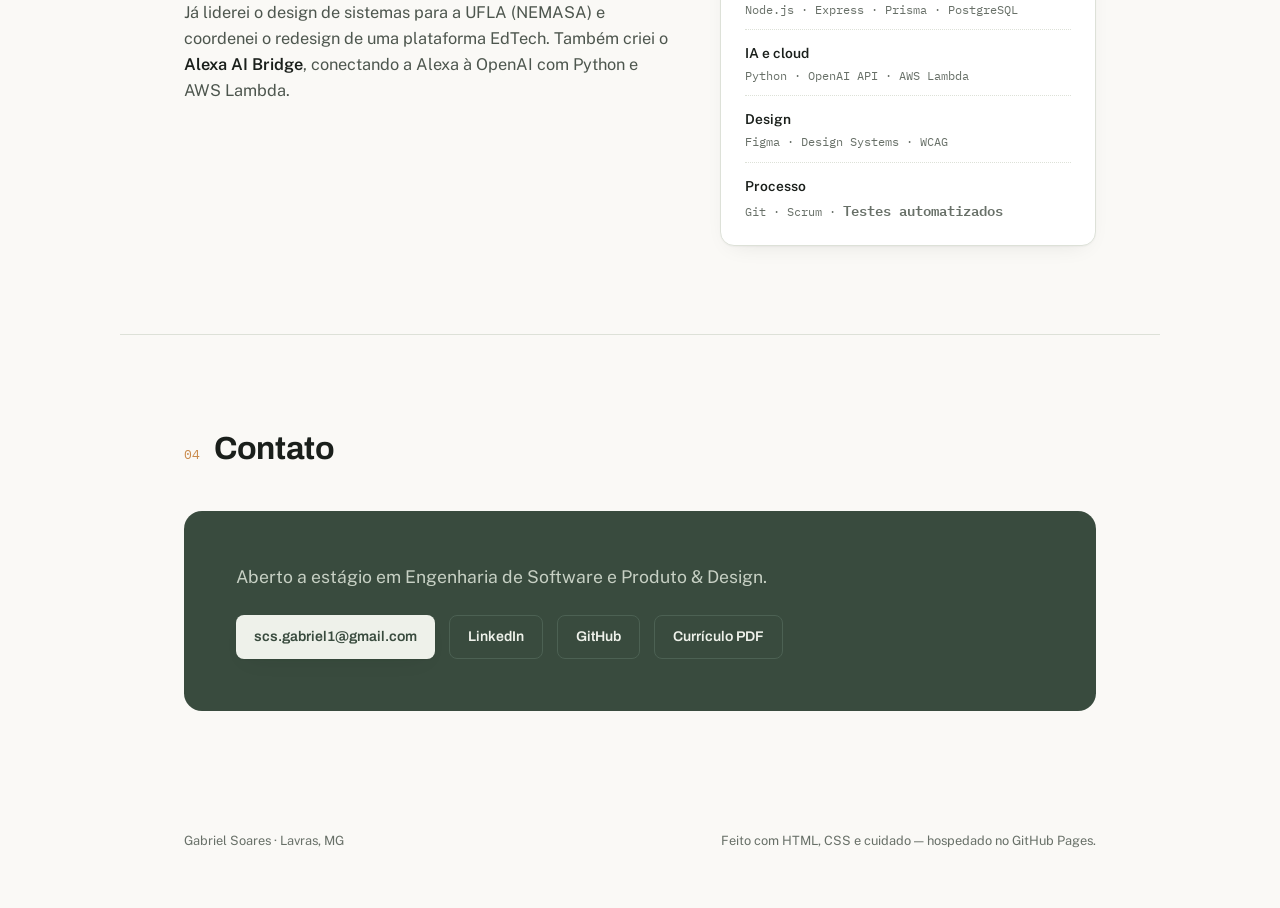
==== commit 2f15545d: "feat: add bilingual visual case studies" ====
--- a/index.html
+++ b/index.html
@@ -14,6 +14,7 @@
 <link rel="preconnect" href="https://fonts.gstatic.com" crossorigin>
 <link rel="stylesheet" href="https://fonts.googleapis.com/css2?family=Archivo:wght@500;600;700;800&family=Public+Sans:wght@400;500;600&family=IBM+Plex+Mono:wght@400;500&display=swap">
 <link rel="stylesheet" href="style.css">
+<link rel="stylesheet" href="case-studies.css">
 <script type="application/ld+json">
 {
   "@context": "https://schema.org",
@@ -118,13 +119,13 @@
 
     <div class="projects-grid">
       <article class="card" data-track="dev">
-        <div class="card-top"><span class="pill pill-dev" data-i18n="alexaPill">DEV · IA e Serverless</span><a class="card-link" href="https://github.com/gxbreus/alexa-ai-bridge" target="_blank" rel="noopener" data-i18n="repositoryLink">repositório ↗</a></div>
+        <div class="card-top"><span class="pill pill-dev" data-i18n="alexaPill">DEV · IA e Serverless</span><span class="card-links"><a class="card-link card-link-primary" href="case-studies.html#alexa" data-case-link="alexa" data-i18n="caseStudyLink">estudo de caso →</a><a class="card-link" href="https://github.com/gxbreus/alexa-ai-bridge" target="_blank" rel="noopener" data-i18n="repositoryLink">repositório ↗</a></span></div>
         <h3>Alexa AI Bridge</h3>
         <p data-i18n="alexaDescription">Integração da Alexa com a OpenAI em Python, executada na AWS Lambda. O assistente consulta a web antes de responder e mantém o contexto durante a sessão.</p>
         <div class="card-tags"><span>Python</span><span>AWS Lambda</span><span>OpenAI API</span><span>Alexa Skills Kit</span><span>Pytest</span></div>
       </article>
       <article class="card" data-track="dev">
-        <div class="card-top"><span class="pill pill-dev" data-i18n="soMaisUmPill">DEV · Full-stack · Em produção</span><a class="card-link" href="https://app.so-mais-um.com" target="_blank" rel="noopener">app.so-mais-um.com ↗</a></div>
+        <div class="card-top"><span class="pill pill-dev" data-i18n="soMaisUmPill">DEV · Full-stack · Em produção</span><span class="card-links"><a class="card-link card-link-primary" href="case-studies.html#so-mais-um" data-case-link="so-mais-um" data-i18n="caseStudyLink">estudo de caso →</a><a class="card-link" href="https://app.so-mais-um.com" target="_blank" rel="noopener">app.so-mais-um.com ↗</a></span></div>
         <h3>Só+1</h3>
         <p data-i18n="soMaisUmDescription">SaaS de organização de futebol amador em produção. Atuo na API (estoque, assinaturas via Stripe, LGPD) e no front-end (áreas de Jogador e dashboards de Admin/Owner, com notificações em tempo real via SSE).</p>
         <div class="card-tags"><span>React 19</span><span>TypeScript</span><span>Node.js</span><span>Express 5</span><span>Prisma</span><span>PostgreSQL</span></div>
@@ -142,7 +143,7 @@
         <div class="card-tags"><span>TypeScript</span><span>Next.js</span><span>Supabase</span></div>
       </article>
       <article class="card" data-track="ux">
-        <div class="card-top"><span class="pill pill-ux" data-i18n="leadershipPill">UX/UI · Liderança</span></div>
+        <div class="card-top"><span class="pill pill-ux" data-i18n="leadershipPill">UX/UI · Liderança</span><a class="card-link card-link-primary" href="case-studies.html#redacao" data-case-link="redacao" data-i18n="caseStudyLink">estudo de caso →</a></div>
         <h3 data-i18n="essayProjectTitle">Redesign da Plataforma de Redação Inteligente</h3>
         <p data-i18n="essayProjectDescription">UX/UI Designer e Coordenador de Design — redesenho de fluxos de uma EdTech de correção de redações, com handoff completo para desenvolvimento.</p>
         <div class="card-tags"><span>Figma</span><span>EdTech</span><span data-i18n="leadershipTag">Coordenação</span></div>
--- a/case-studies.css
+++ b/case-studies.css
@@ -0,0 +1,37 @@
+.card-links{display:flex;flex-wrap:wrap;justify-content:flex-end;gap:4px 14px}
+.card-link-primary{color:var(--accent-ink);font-weight:700}
+
+.case-hero,.case-study,.case-footer{width:min(calc(100% - 40px),1040px);margin-inline:auto}
+.case-hero{padding:clamp(72px,10vw,132px) 0 56px;border-bottom:1px solid var(--line)}
+.case-eyebrow,.case-label{font:500 .76rem/1.4 "IBM Plex Mono",monospace;text-transform:uppercase;letter-spacing:.08em;color:var(--accent-ink)}
+.case-hero h1{max-width:850px;font-size:clamp(2.7rem,7vw,6rem);line-height:.96;margin:16px 0 24px}
+.case-hero>div>p:not(.case-eyebrow){max-width:720px;font-size:clamp(1rem,2vw,1.25rem);color:var(--ink-soft)}
+.case-jumps{display:flex;flex-wrap:wrap;gap:10px;margin-top:30px}
+.case-jumps a{min-height:44px;display:inline-flex;align-items:center;padding:8px 15px;border:1px solid var(--line);border-radius:999px;text-decoration:none;background:var(--surface)}
+.case-jumps a:hover{border-color:var(--accent)}
+.case-study{padding:clamp(72px,10vw,120px) 0;border-bottom:1px solid var(--line);scroll-margin-top:84px}
+.case-heading{display:grid;grid-template-columns:minmax(0,1fr) auto;align-items:end;gap:24px;margin-bottom:32px}
+.case-heading h2{font-size:clamp(2rem,5vw,4.2rem);line-height:1;margin-top:10px}
+.case-role{max-width:350px;color:var(--ink-soft);margin:0}
+.case-cover{margin:0 0 42px;border:1px solid var(--line);border-radius:18px;overflow:hidden;background:var(--surface);box-shadow:var(--shadow)}
+.case-cover img{display:block;width:100%;height:auto}
+.case-cover figcaption{padding:14px 18px;color:var(--ink-faint);font-size:.82rem;border-top:1px solid var(--line)}
+.case-grid{display:grid;grid-template-columns:repeat(2,minmax(0,1fr));gap:42px 64px}
+.case-copy h3{font-size:1.08rem;margin:8px 0 10px}
+.case-copy p,.case-copy li{color:var(--ink-soft)}
+.case-copy ul{padding-left:20px;margin:0}
+.case-copy li+li{margin-top:8px}
+.facts{display:grid;grid-template-columns:repeat(3,minmax(0,1fr));gap:12px;margin:42px 0 0;padding:0;list-style:none}
+.facts li{padding:20px;border:1px solid var(--line);border-radius:12px;background:var(--surface)}
+.facts strong{display:block;font:700 clamp(1.6rem,4vw,2.5rem)/1 "Archivo",sans-serif;color:var(--ink);margin-bottom:7px}
+.facts span{color:var(--ink-soft);font-size:.86rem}
+.architecture{display:grid;grid-template-columns:1fr auto 1fr auto 1fr auto 1fr;align-items:center;gap:10px;margin:0 0 42px}
+.architecture div{min-height:112px;display:flex;align-items:center;justify-content:center;text-align:center;padding:16px;border:1px solid var(--line);border-radius:12px;background:var(--surface);font-weight:600}
+.architecture span{color:var(--accent-ink);font-size:1.3rem}
+.evidence-note{margin-top:32px;padding:18px 20px;border-left:3px solid var(--accent-2);background:var(--surface);color:var(--ink-soft)}
+.case-actions{display:flex;flex-wrap:wrap;gap:10px;margin-top:28px}
+.case-footer{padding:48px 0 70px;display:flex;justify-content:space-between;gap:24px;color:var(--ink-soft)}
+[data-lang-block][hidden]{display:none!important}
+@media(max-width:760px){
+  .case-heading,.case-grid{grid-template-columns:1fr}.case-heading{align-items:start}.facts{grid-template-columns:1fr}.architecture{grid-template-columns:1fr}.architecture span{transform:rotate(90deg)}.case-footer{flex-direction:column}.case-hero,.case-study,.case-footer{width:min(calc(100% - 32px),1040px)}
+}
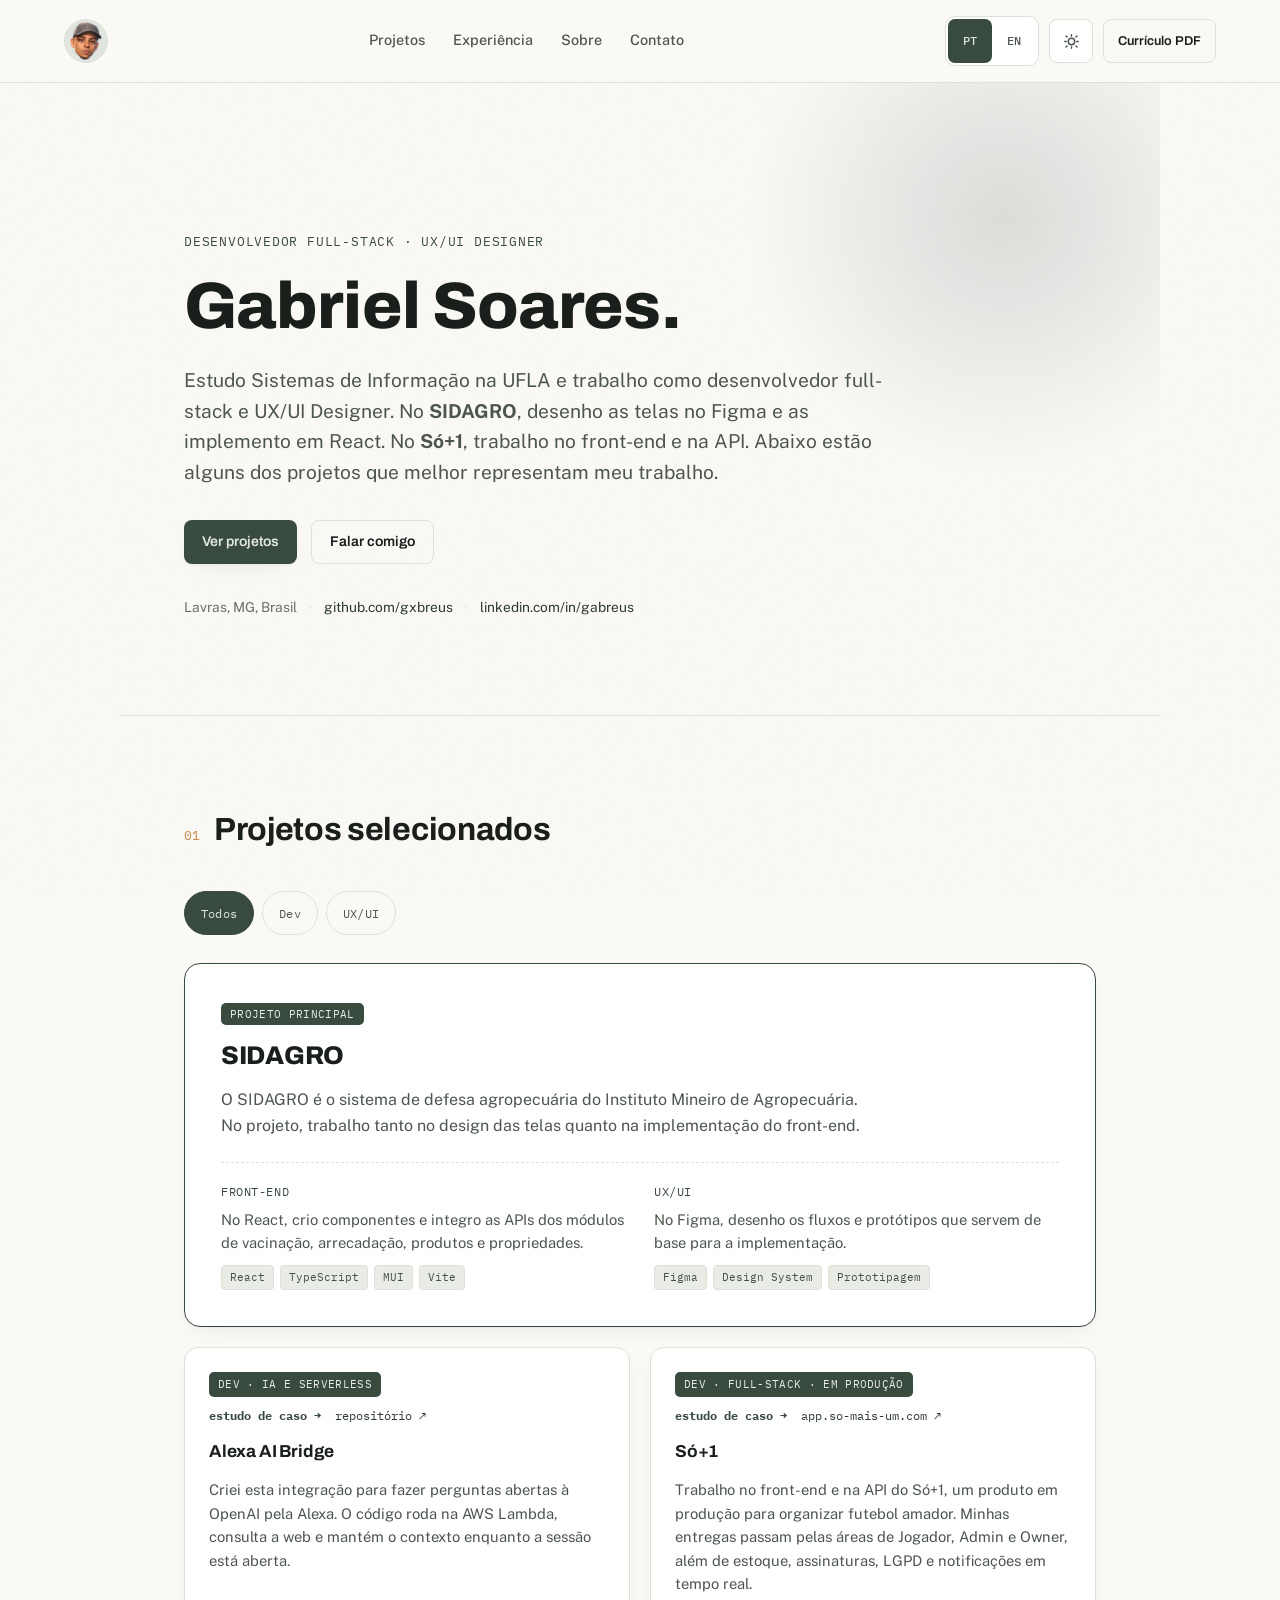
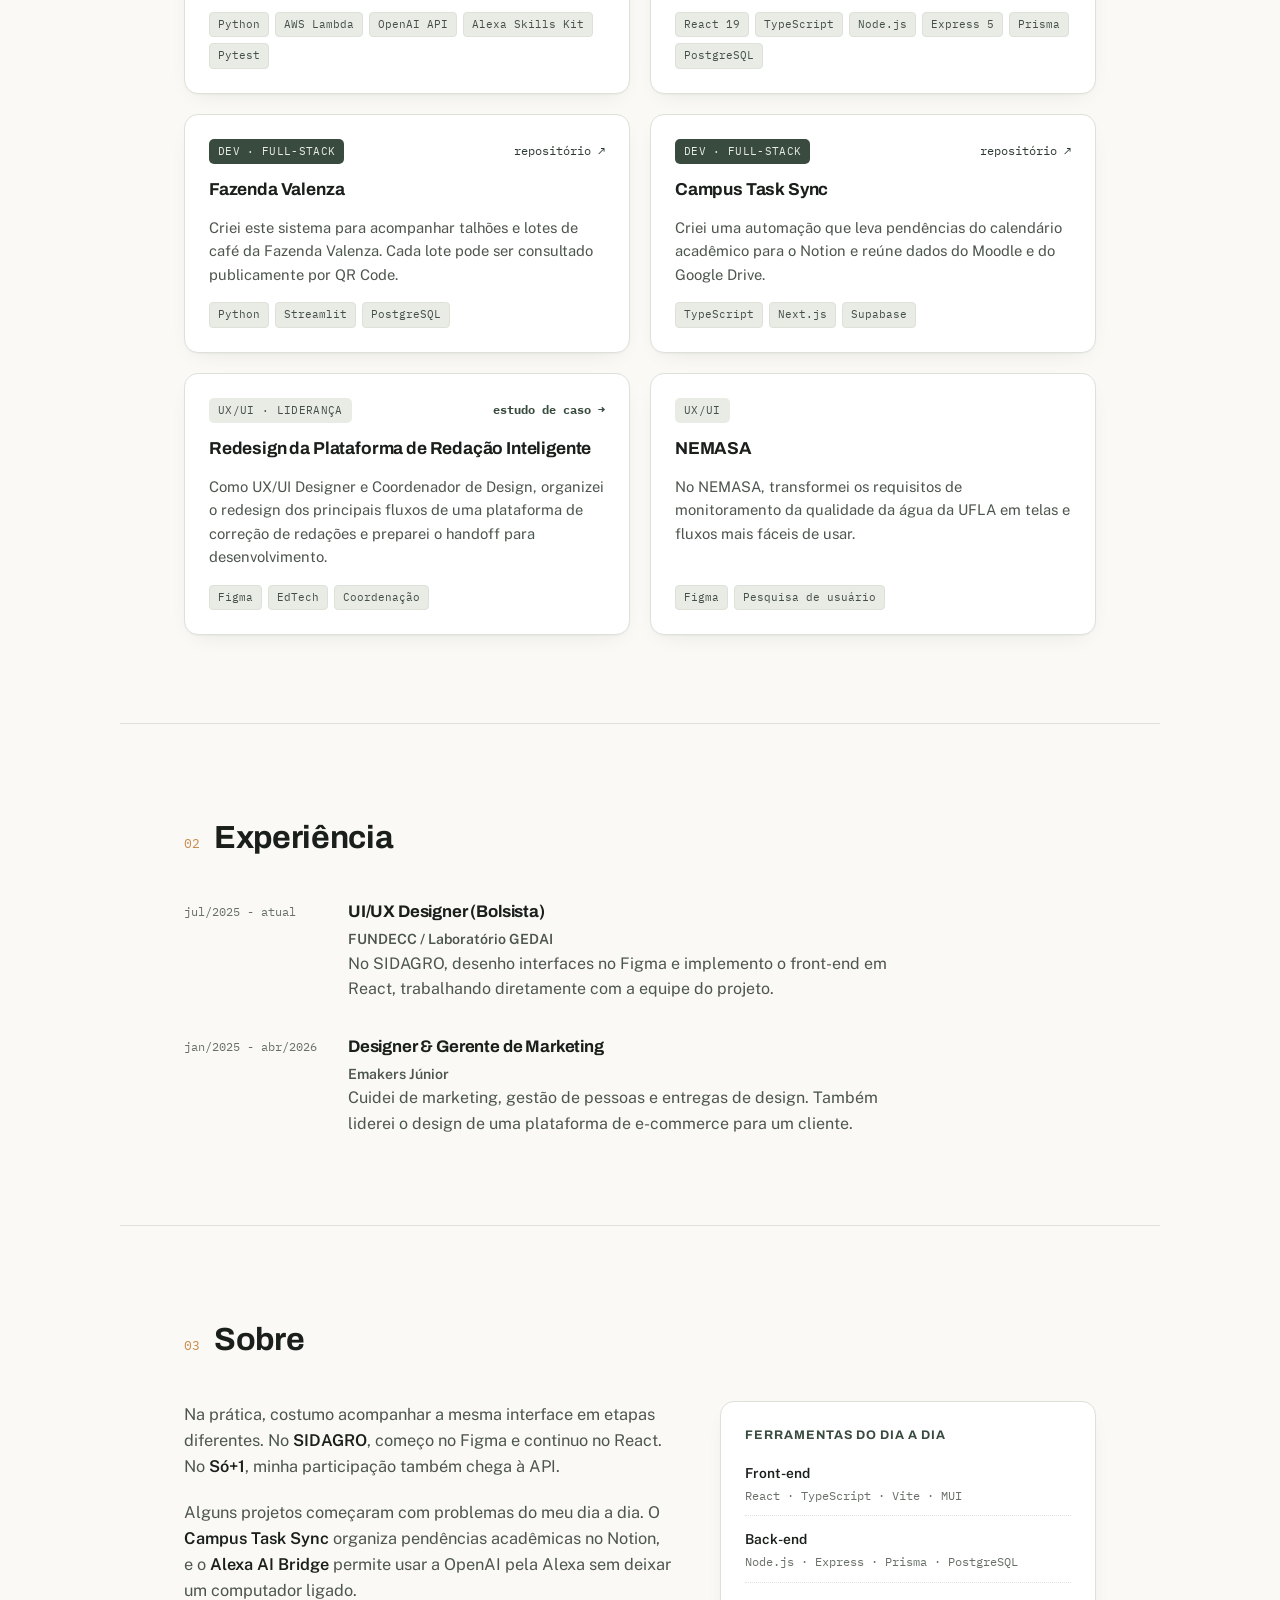
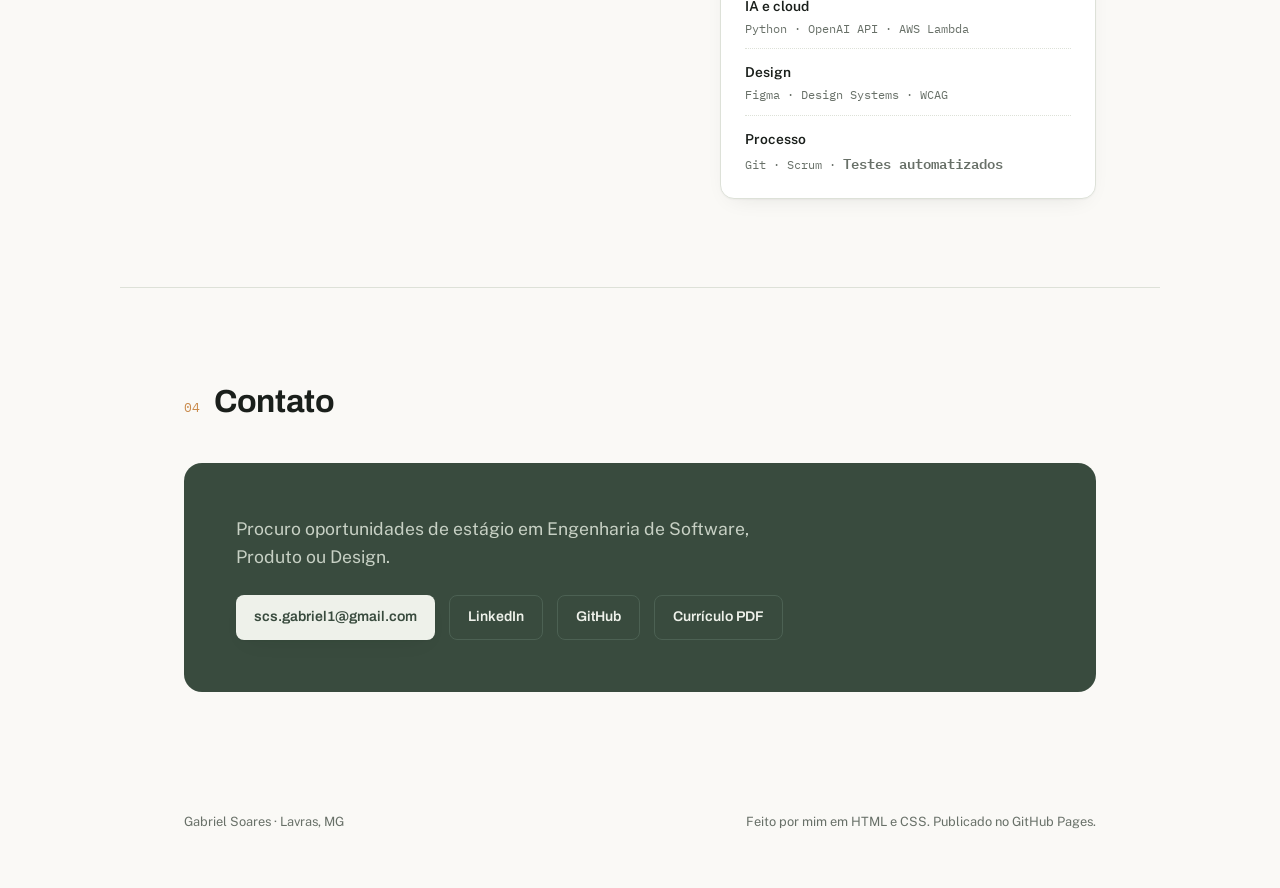
==== commit d120aa0b: "content: make portfolio copy more natural" ====
--- a/index.html
+++ b/index.html
@@ -3,8 +3,8 @@
 <head>
 <meta charset="UTF-8">
 <meta name="viewport" content="width=device-width, initial-scale=1.0">
-<title>Gabriel Soares — Desenvolvedor Full-Stack &amp; UX/UI Designer</title>
-<meta name="description" content="Gabriel Soares — Desenvolvedor Full-Stack e UX/UI Designer, estudante de Sistemas de Informação. Desenvolvimento de produtos e design de interfaces para sistemas reais.">
+<title>Gabriel Soares | Desenvolvedor Full-Stack e UX/UI Designer</title>
+<meta name="description" content="Portfólio de Gabriel Soares, desenvolvedor full-stack e UX/UI Designer. Projetos em React, TypeScript, Node.js, Python e Figma.">
 <link rel="canonical" href="https://gxbreus.github.io/">
 <link rel="alternate" hreflang="pt-BR" href="https://gxbreus.github.io/">
 <link rel="alternate" hreflang="en" href="https://gxbreus.github.io/?lang=en">
@@ -52,7 +52,7 @@
 <div class="noise" aria-hidden="true"></div>
 
 <header class="site-header">
-  <a class="brand" href="#top" aria-label="Gabriel Soares — início" data-i18n-aria="brandLabel"><img src="avatar-nav.png" alt="Gabriel Soares" width="36" height="36"></a>
+  <a class="brand" href="#top" aria-label="Gabriel Soares, início" data-i18n-aria="brandLabel"><img src="avatar-nav.png" alt="Gabriel Soares" width="36" height="36"></a>
   <nav class="nav" aria-label="Navegação principal" data-i18n-aria="navLabel">
     <a href="#projetos" data-i18n="navProjects">Projetos</a>
     <a href="#experiencia" data-i18n="navExperience">Experiência</a>
@@ -77,14 +77,14 @@
   <section class="hero">
     <div class="hero-inner">
       <p class="kicker" data-i18n="heroKicker">Desenvolvedor Full-Stack · UX/UI Designer</p>
-      <h1 class="hero-title" data-i18n-html="heroTitle">Escrevo o código<br><span class="hero-emphasis">e desenho a interface</span>.</h1>
-      <p class="hero-lead" data-i18n-html="heroLead">Sou o Gabriel — estudante de Sistemas de Informação na UFLA. No <strong>SIDAGRO</strong>, sistema governamental de defesa agropecuária do IMA, desenho e implemento interfaces. Também desenvolvo o <strong>Só+1</strong>, um SaaS em produção, no front-end e no back-end.</p>
+      <h1 class="hero-title" data-i18n-html="heroTitle">Gabriel Soares.</h1>
+      <p class="hero-lead" data-i18n-html="heroLead">Estudo Sistemas de Informação na UFLA e trabalho como desenvolvedor full-stack e UX/UI Designer. No <strong>SIDAGRO</strong>, desenho as telas no Figma e as implemento em React. No <strong>Só+1</strong>, trabalho no front-end e na API. Abaixo estão alguns dos projetos que melhor representam meu trabalho.</p>
       <div class="hero-actions">
         <a class="btn btn-primary" href="#projetos" data-i18n="viewProjects">Ver projetos</a>
         <a class="btn btn-ghost" href="mailto:scs.gabriel1@gmail.com" data-i18n="contactMe">Falar comigo</a>
       </div>
       <div class="hero-meta">
-        <span data-i18n="location">Lavras, MG — Brasil</span><span class="dot">·</span>
+        <span data-i18n="location">Lavras, MG, Brasil</span><span class="dot">·</span>
         <a href="https://github.com/gxbreus" target="_blank" rel="noopener">github.com/gxbreus</a><span class="dot">·</span>
         <a href="https://linkedin.com/in/gabreus" target="_blank" rel="noopener">linkedin.com/in/gabreus</a>
       </div>
@@ -102,16 +102,16 @@
     <article class="card-hero" data-track="dev ux">
       <div class="card-hero-top"><span class="pill pill-dev" data-i18n="mainProject">Projeto principal</span></div>
       <h3>SIDAGRO</h3>
-      <p data-i18n="sidagroIntro">Sistema governamental de defesa agropecuária do Instituto Mineiro de Agropecuária (IMA). Atuo nos dois lados: desenvolvo o front-end e desenho a interface como UX/UI Designer.</p>
+      <p data-i18n="sidagroIntro">O SIDAGRO é o sistema de defesa agropecuária do Instituto Mineiro de Agropecuária. No projeto, trabalho tanto no design das telas quanto na implementação do front-end.</p>
       <div class="card-hero-split">
         <div>
           <span class="split-label">Front-end</span>
-          <p data-i18n="sidagroDev">Componentes reutilizáveis e consumo de APIs REST nos módulos de vacinação, arrecadação, produtos e propriedades.</p>
+          <p data-i18n="sidagroDev">No React, crio componentes e integro as APIs dos módulos de vacinação, arrecadação, produtos e propriedades.</p>
           <div class="card-tags"><span>React</span><span>TypeScript</span><span>MUI</span><span>Vite</span></div>
         </div>
         <div>
           <span class="split-label">UX/UI</span>
-          <p data-i18n="sidagroUx">Prototipação, identidade visual e estruturação de fluxo de navegação no Figma.</p>
+          <p data-i18n="sidagroUx">No Figma, desenho os fluxos e protótipos que servem de base para a implementação.</p>
           <div class="card-tags"><span>Figma</span><span>Design System</span><span data-i18n="prototyping">Prototipagem</span></div>
         </div>
       </div>
@@ -121,37 +121,37 @@
       <article class="card" data-track="dev">
         <div class="card-top"><span class="pill pill-dev" data-i18n="alexaPill">DEV · IA e Serverless</span><span class="card-links"><a class="card-link card-link-primary" href="case-studies.html#alexa" data-case-link="alexa" data-i18n="caseStudyLink">estudo de caso →</a><a class="card-link" href="https://github.com/gxbreus/alexa-ai-bridge" target="_blank" rel="noopener" data-i18n="repositoryLink">repositório ↗</a></span></div>
         <h3>Alexa AI Bridge</h3>
-        <p data-i18n="alexaDescription">Integração da Alexa com a OpenAI em Python, executada na AWS Lambda. O assistente consulta a web antes de responder e mantém o contexto durante a sessão.</p>
+        <p data-i18n="alexaDescription">Criei esta integração para fazer perguntas abertas à OpenAI pela Alexa. O código roda na AWS Lambda, consulta a web e mantém o contexto enquanto a sessão está aberta.</p>
         <div class="card-tags"><span>Python</span><span>AWS Lambda</span><span>OpenAI API</span><span>Alexa Skills Kit</span><span>Pytest</span></div>
       </article>
       <article class="card" data-track="dev">
         <div class="card-top"><span class="pill pill-dev" data-i18n="soMaisUmPill">DEV · Full-stack · Em produção</span><span class="card-links"><a class="card-link card-link-primary" href="case-studies.html#so-mais-um" data-case-link="so-mais-um" data-i18n="caseStudyLink">estudo de caso →</a><a class="card-link" href="https://app.so-mais-um.com" target="_blank" rel="noopener">app.so-mais-um.com ↗</a></span></div>
         <h3>Só+1</h3>
-        <p data-i18n="soMaisUmDescription">SaaS de organização de futebol amador em produção. Atuo na API (estoque, assinaturas via Stripe, LGPD) e no front-end (áreas de Jogador e dashboards de Admin/Owner, com notificações em tempo real via SSE).</p>
+        <p data-i18n="soMaisUmDescription">Trabalho no front-end e na API do Só+1, um produto em produção para organizar futebol amador. Minhas entregas passam pelas áreas de Jogador, Admin e Owner, além de estoque, assinaturas, LGPD e notificações em tempo real.</p>
         <div class="card-tags"><span>React 19</span><span>TypeScript</span><span>Node.js</span><span>Express 5</span><span>Prisma</span><span>PostgreSQL</span></div>
       </article>
       <article class="card" data-track="dev">
         <div class="card-top"><span class="pill pill-dev">DEV · Full-stack</span><a class="card-link" href="https://github.com/gxbreus/fazenda-valenza" target="_blank" rel="noopener" data-i18n="repositoryLink">repositório ↗</a></div>
         <h3>Fazenda Valenza</h3>
-        <p data-i18n="valenzaDescription">Sistema próprio de gestão de talhões e rastreabilidade de lotes de café, com consulta pública por QR Code.</p>
+        <p data-i18n="valenzaDescription">Criei este sistema para acompanhar talhões e lotes de café da Fazenda Valenza. Cada lote pode ser consultado publicamente por QR Code.</p>
         <div class="card-tags"><span>Python</span><span>Streamlit</span><span>PostgreSQL</span></div>
       </article>
       <article class="card" data-track="dev">
         <div class="card-top"><span class="pill pill-dev">DEV · Full-stack</span><a class="card-link" href="https://github.com/gxbreus/campus-task-sync" target="_blank" rel="noopener" data-i18n="repositoryLink">repositório ↗</a></div>
         <h3>Campus Task Sync</h3>
-        <p data-i18n="campusDescription">Sincroniza pendências do calendário acadêmico com o Notion, integrando Moodle e Google Drive.</p>
+        <p data-i18n="campusDescription">Criei uma automação que leva pendências do calendário acadêmico para o Notion e reúne dados do Moodle e do Google Drive.</p>
         <div class="card-tags"><span>TypeScript</span><span>Next.js</span><span>Supabase</span></div>
       </article>
       <article class="card" data-track="ux">
         <div class="card-top"><span class="pill pill-ux" data-i18n="leadershipPill">UX/UI · Liderança</span><a class="card-link card-link-primary" href="case-studies.html#redacao" data-case-link="redacao" data-i18n="caseStudyLink">estudo de caso →</a></div>
         <h3 data-i18n="essayProjectTitle">Redesign da Plataforma de Redação Inteligente</h3>
-        <p data-i18n="essayProjectDescription">UX/UI Designer e Coordenador de Design — redesenho de fluxos de uma EdTech de correção de redações, com handoff completo para desenvolvimento.</p>
+        <p data-i18n="essayProjectDescription">Como UX/UI Designer e Coordenador de Design, organizei o redesign dos principais fluxos de uma plataforma de correção de redações e preparei o handoff para desenvolvimento.</p>
         <div class="card-tags"><span>Figma</span><span>EdTech</span><span data-i18n="leadershipTag">Coordenação</span></div>
       </article>
       <article class="card" data-track="ux">
         <div class="card-top"><span class="pill pill-ux">UX/UI</span></div>
         <h3>NEMASA</h3>
-        <p data-i18n="nemasaDescription">Design de um sistema de monitoramento da qualidade da água na UFLA, traduzindo requisitos científicos em uma solução intuitiva.</p>
+        <p data-i18n="nemasaDescription">No NEMASA, transformei os requisitos de monitoramento da qualidade da água da UFLA em telas e fluxos mais fáceis de usar.</p>
         <div class="card-tags"><span>Figma</span><span data-i18n="userResearch">Pesquisa de usuário</span></div>
       </article>
     </div>
@@ -161,12 +161,12 @@
     <div class="section-head"><span class="section-num">02</span><h2 data-i18n="experienceTitle">Experiência</h2></div>
     <ol class="timeline">
       <li class="timeline-item">
-        <div class="timeline-date" data-i18n="gedaiDate">jul/2025 — atual</div>
-        <div class="timeline-body"><h3 data-i18n="gedaiRole">UI/UX Designer (Bolsista)</h3><p class="timeline-org" data-i18n="gedaiOrg">FUNDECC / Laboratório GEDAI</p><p data-i18n="gedaiDescription">Design e desenvolvimento front-end do SIDAGRO (IMA) — do Figma ao React, em colaboração direta com a equipe.</p></div>
+        <div class="timeline-date" data-i18n="gedaiDate">jul/2025 - atual</div>
+        <div class="timeline-body"><h3 data-i18n="gedaiRole">UI/UX Designer (Bolsista)</h3><p class="timeline-org" data-i18n="gedaiOrg">FUNDECC / Laboratório GEDAI</p><p data-i18n="gedaiDescription">No SIDAGRO, desenho interfaces no Figma e implemento o front-end em React, trabalhando diretamente com a equipe do projeto.</p></div>
       </li>
       <li class="timeline-item">
-        <div class="timeline-date" data-i18n="emakersDate">jan/2025 — abr/2026</div>
-        <div class="timeline-body"><h3 data-i18n="emakersRole">Designer &amp; Gerente de Marketing</h3><p class="timeline-org">Emakers Júnior</p><p data-i18n="emakersDescription">Marketing, gestão de pessoas e design das entregas. Liderei o design de uma plataforma de e-commerce para cliente real.</p></div>
+        <div class="timeline-date" data-i18n="emakersDate">jan/2025 - abr/2026</div>
+        <div class="timeline-body"><h3 data-i18n="emakersRole">Designer &amp; Gerente de Marketing</h3><p class="timeline-org">Emakers Júnior</p><p data-i18n="emakersDescription">Cuidei de marketing, gestão de pessoas e entregas de design. Também liderei o design de uma plataforma de e-commerce para um cliente.</p></div>
       </li>
     </ol>
   </section>
@@ -175,8 +175,8 @@
     <div class="section-head"><span class="section-num">03</span><h2 data-i18n="aboutTitle">Sobre</h2></div>
     <div class="about-grid">
       <div>
-        <p class="about-text" data-i18n-html="aboutOne">No <strong>SIDAGRO</strong>, sistema governamental do Instituto Mineiro de Agropecuária, desenho a interface no Figma e a implemento em React — atuando como UX/UI Designer e desenvolvedor front-end no mesmo projeto. No <strong>Só+1</strong>, SaaS de organização de futebol amador em produção, contribuo na API e no front-end.</p>
-        <p class="about-text" data-i18n-html="aboutTwo">Já liderei o design de sistemas para a UFLA (NEMASA) e coordenei o redesign de uma plataforma EdTech. Também criei o <strong>Alexa AI Bridge</strong>, conectando a Alexa à OpenAI com Python e AWS Lambda.</p>
+        <p class="about-text" data-i18n-html="aboutOne">Na prática, costumo acompanhar a mesma interface em etapas diferentes. No <strong>SIDAGRO</strong>, começo no Figma e continuo no React. No <strong>Só+1</strong>, minha participação também chega à API.</p>
+        <p class="about-text" data-i18n-html="aboutTwo">Alguns projetos começaram com problemas do meu dia a dia. O <strong>Campus Task Sync</strong> organiza pendências acadêmicas no Notion, e o <strong>Alexa AI Bridge</strong> permite usar a OpenAI pela Alexa sem deixar um computador ligado.</p>
       </div>
       <div class="about-stack">
         <h3 data-i18n="toolsTitle">Ferramentas do dia a dia</h3>
@@ -194,7 +194,7 @@
   <section id="contato" class="section reveal contact">
     <div class="section-head"><span class="section-num">04</span><h2 data-i18n="contactTitle">Contato</h2></div>
     <div class="contact-card">
-      <p data-i18n="availability">Aberto a estágio em Engenharia de Software e Produto &amp; Design.</p>
+      <p data-i18n="availability">Procuro oportunidades de estágio em Engenharia de Software, Produto ou Design.</p>
       <div class="contact-links">
         <a class="btn btn-primary" href="mailto:scs.gabriel1@gmail.com">scs.gabriel1@gmail.com</a>
         <a class="btn btn-ghost" href="https://linkedin.com/in/gabreus" target="_blank" rel="noopener">LinkedIn</a>
@@ -205,7 +205,7 @@
   </section>
 </main>
 
-<footer class="site-footer"><span data-i18n="footerLocation">Gabriel Soares · Lavras, MG</span><span data-i18n="footerMade">Feito com HTML, CSS e cuidado — hospedado no GitHub Pages.</span></footer>
+<footer class="site-footer"><span data-i18n="footerLocation">Gabriel Soares · Lavras, MG</span><span data-i18n="footerMade">Feito por mim em HTML e CSS. Publicado no GitHub Pages.</span></footer>
 <p class="sr-only" id="languageStatus" role="status" aria-live="polite"></p>
 <script src="script.js"></script>
 </body>
--- a/case-studies.css
+++ b/case-studies.css
@@ -22,6 +22,7 @@
 .case-copy ul{padding-left:20px;margin:0}
 .case-copy li+li{margin-top:8px}
 .facts{display:grid;grid-template-columns:repeat(3,minmax(0,1fr));gap:12px;margin:42px 0 0;padding:0;list-style:none}
+.facts-two{grid-template-columns:repeat(2,minmax(0,1fr));max-width:680px}
 .facts li{padding:20px;border:1px solid var(--line);border-radius:12px;background:var(--surface)}
 .facts strong{display:block;font:700 clamp(1.6rem,4vw,2.5rem)/1 "Archivo",sans-serif;color:var(--ink);margin-bottom:7px}
 .facts span{color:var(--ink-soft);font-size:.86rem}
@@ -33,5 +34,5 @@
 .case-footer{padding:48px 0 70px;display:flex;justify-content:space-between;gap:24px;color:var(--ink-soft)}
 [data-lang-block][hidden]{display:none!important}
 @media(max-width:760px){
-  .case-heading,.case-grid{grid-template-columns:1fr}.case-heading{align-items:start}.facts{grid-template-columns:1fr}.architecture{grid-template-columns:1fr}.architecture span{transform:rotate(90deg)}.case-footer{flex-direction:column}.case-hero,.case-study,.case-footer{width:min(calc(100% - 32px),1040px)}
+  .case-heading,.case-grid{grid-template-columns:1fr}.case-heading{align-items:start}.facts,.facts-two{grid-template-columns:1fr}.architecture{grid-template-columns:1fr}.architecture span{transform:rotate(90deg)}.case-footer{flex-direction:column}.case-hero,.case-study,.case-footer{width:min(calc(100% - 32px),1040px)}
 }
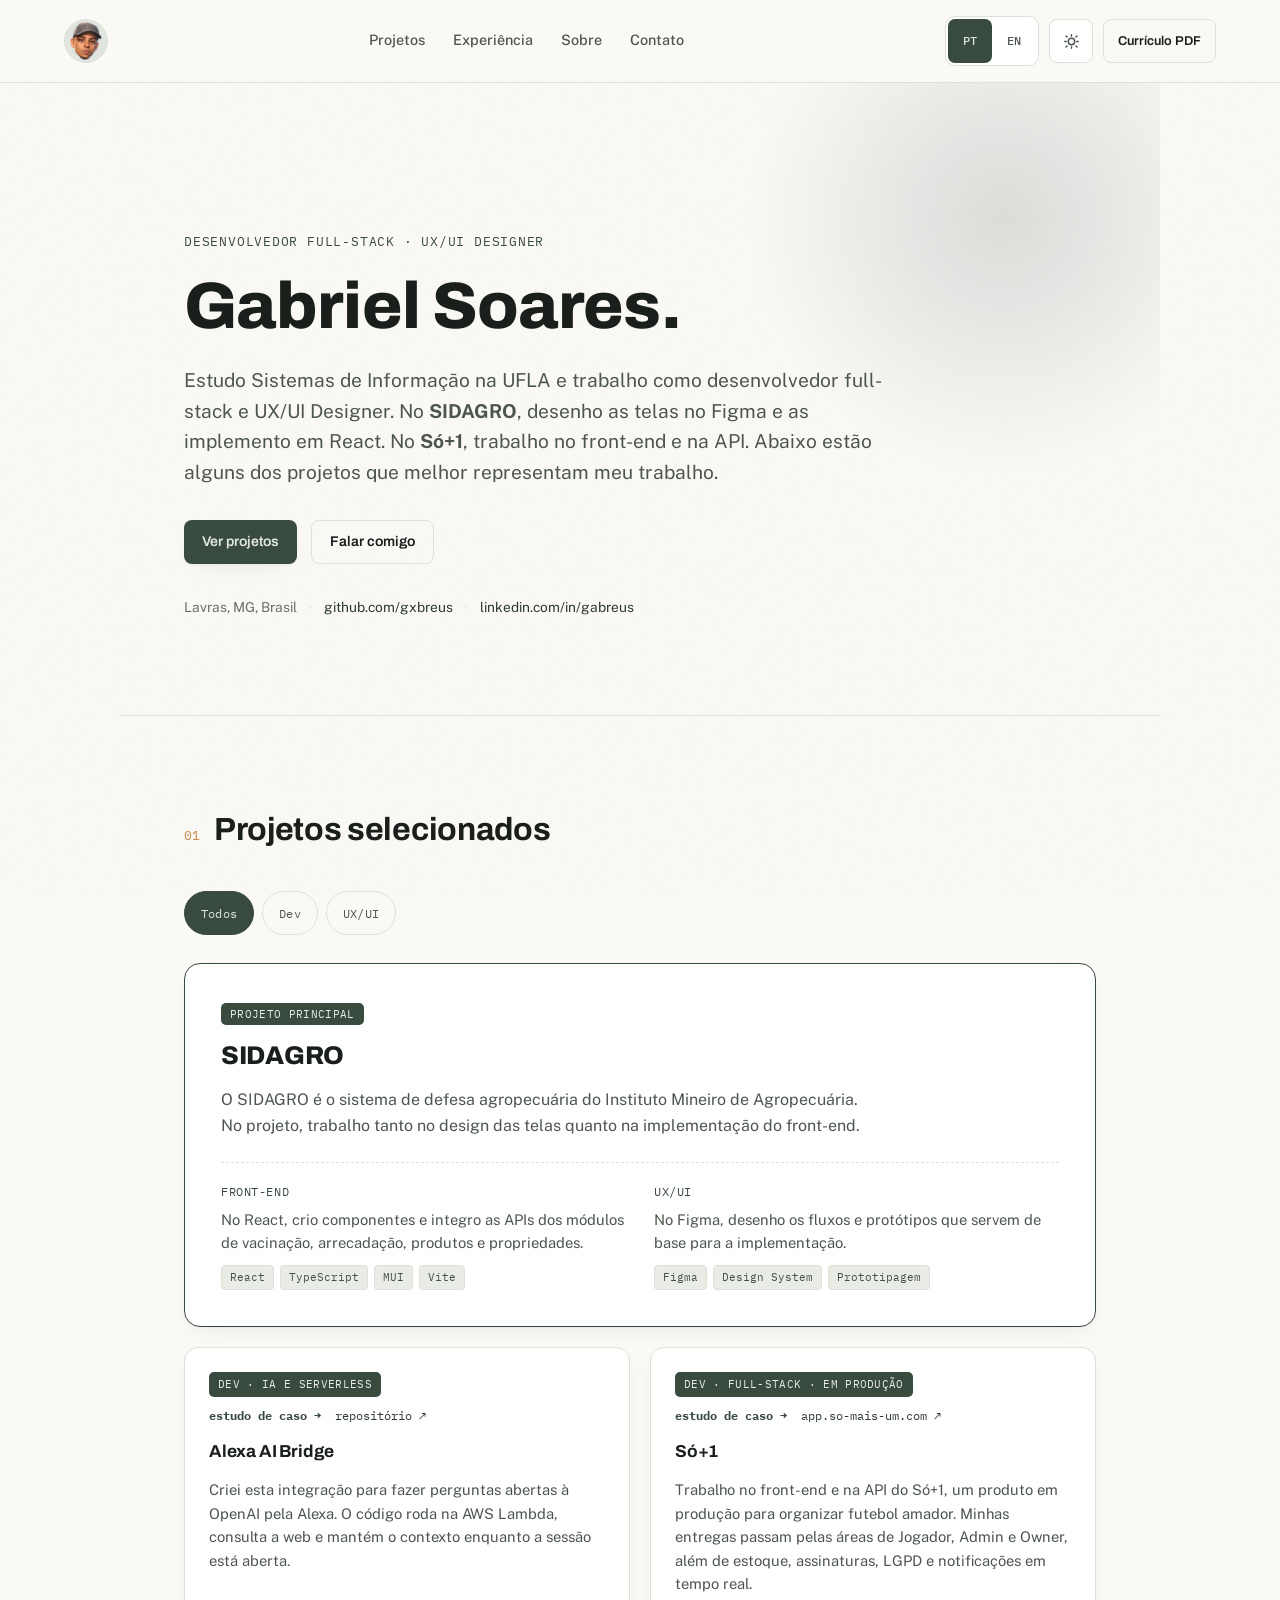
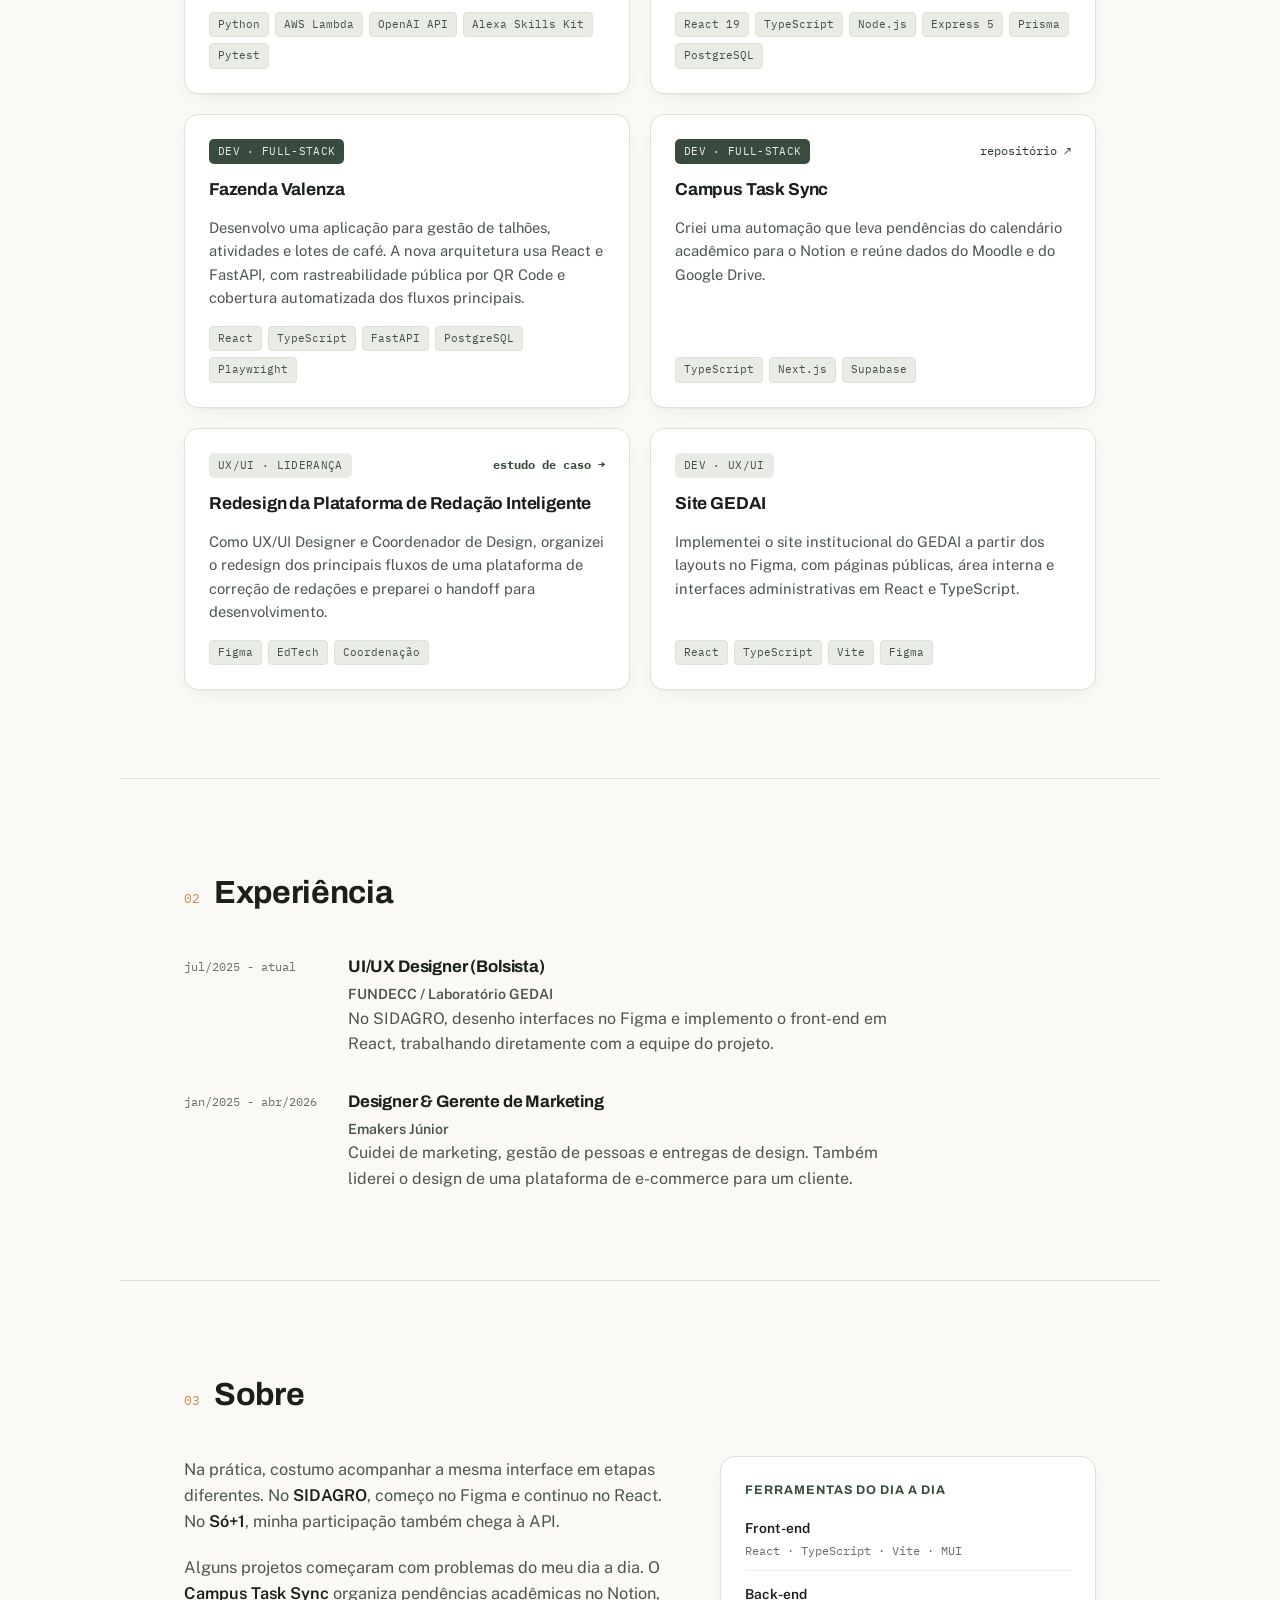
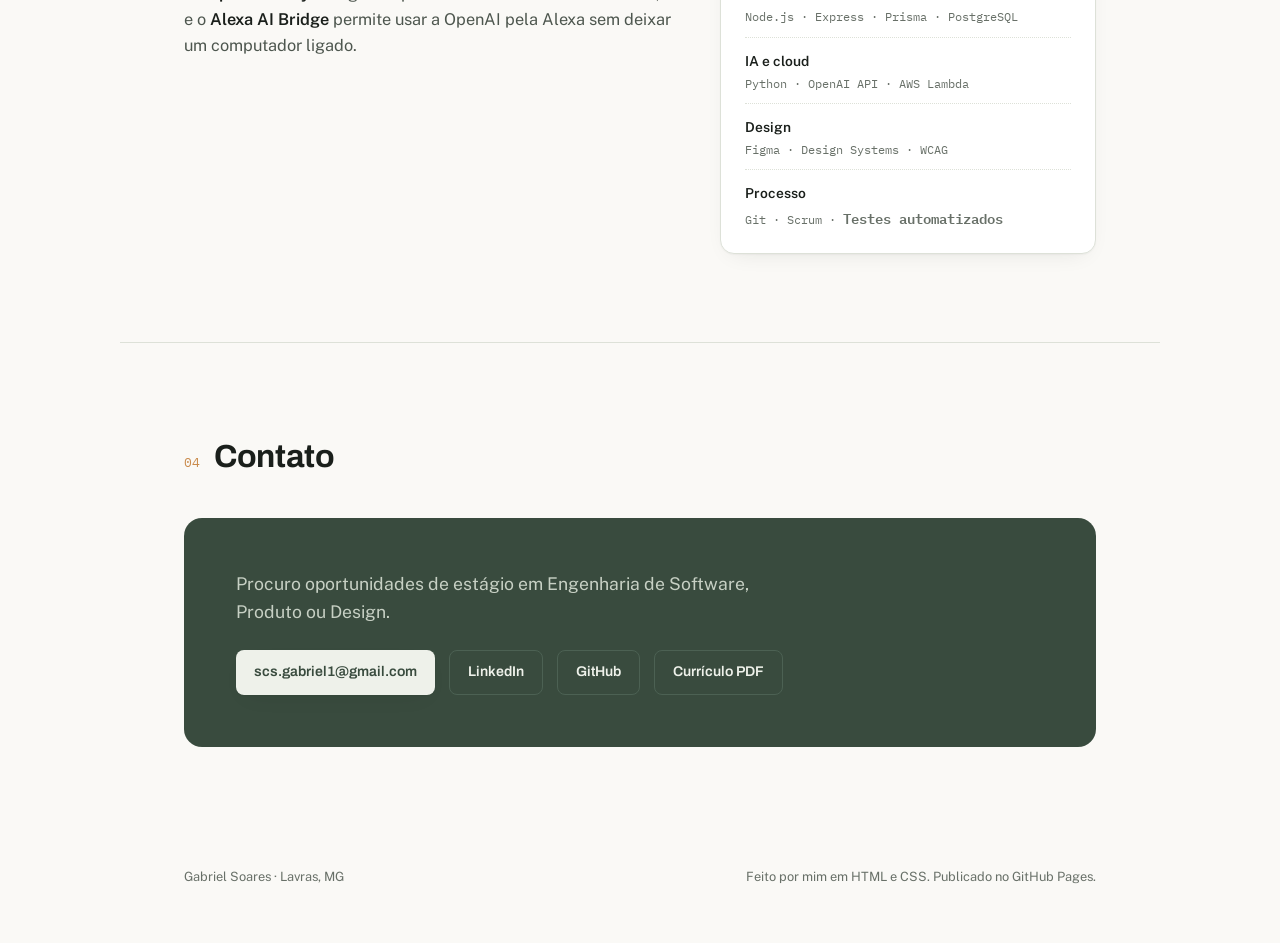
==== commit 0a7a4f3f: "feat: update resume with recent projects" ====
--- a/index.html
+++ b/index.html
@@ -131,10 +131,10 @@
         <div class="card-tags"><span>React 19</span><span>TypeScript</span><span>Node.js</span><span>Express 5</span><span>Prisma</span><span>PostgreSQL</span></div>
       </article>
       <article class="card" data-track="dev">
-        <div class="card-top"><span class="pill pill-dev">DEV · Full-stack</span><a class="card-link" href="https://github.com/gxbreus/fazenda-valenza" target="_blank" rel="noopener" data-i18n="repositoryLink">repositório ↗</a></div>
+        <div class="card-top"><span class="pill pill-dev">DEV · Full-stack</span></div>
         <h3>Fazenda Valenza</h3>
-        <p data-i18n="valenzaDescription">Criei este sistema para acompanhar talhões e lotes de café da Fazenda Valenza. Cada lote pode ser consultado publicamente por QR Code.</p>
-        <div class="card-tags"><span>Python</span><span>Streamlit</span><span>PostgreSQL</span></div>
+        <p data-i18n="valenzaDescription">Desenvolvo uma aplicação para gestão de talhões, atividades e lotes de café. A nova arquitetura usa React e FastAPI, com rastreabilidade pública por QR Code e cobertura automatizada dos fluxos principais.</p>
+        <div class="card-tags"><span>React</span><span>TypeScript</span><span>FastAPI</span><span>PostgreSQL</span><span>Playwright</span></div>
       </article>
       <article class="card" data-track="dev">
         <div class="card-top"><span class="pill pill-dev">DEV · Full-stack</span><a class="card-link" href="https://github.com/gxbreus/campus-task-sync" target="_blank" rel="noopener" data-i18n="repositoryLink">repositório ↗</a></div>
@@ -148,11 +148,11 @@
         <p data-i18n="essayProjectDescription">Como UX/UI Designer e Coordenador de Design, organizei o redesign dos principais fluxos de uma plataforma de correção de redações e preparei o handoff para desenvolvimento.</p>
         <div class="card-tags"><span>Figma</span><span>EdTech</span><span data-i18n="leadershipTag">Coordenação</span></div>
       </article>
-      <article class="card" data-track="ux">
-        <div class="card-top"><span class="pill pill-ux">UX/UI</span></div>
-        <h3>NEMASA</h3>
-        <p data-i18n="nemasaDescription">No NEMASA, transformei os requisitos de monitoramento da qualidade da água da UFLA em telas e fluxos mais fáceis de usar.</p>
-        <div class="card-tags"><span>Figma</span><span data-i18n="userResearch">Pesquisa de usuário</span></div>
+      <article class="card" data-track="dev ux">
+        <div class="card-top"><span class="pill pill-ux">DEV · UX/UI</span></div>
+        <h3 data-i18n="gedaiSiteTitle">Site GEDAI</h3>
+        <p data-i18n="gedaiSiteDescription">Implementei o site institucional do GEDAI a partir dos layouts no Figma, com páginas públicas, área interna e interfaces administrativas em React e TypeScript.</p>
+        <div class="card-tags"><span>React</span><span>TypeScript</span><span>Vite</span><span>Figma</span></div>
       </article>
     </div>
   </section>
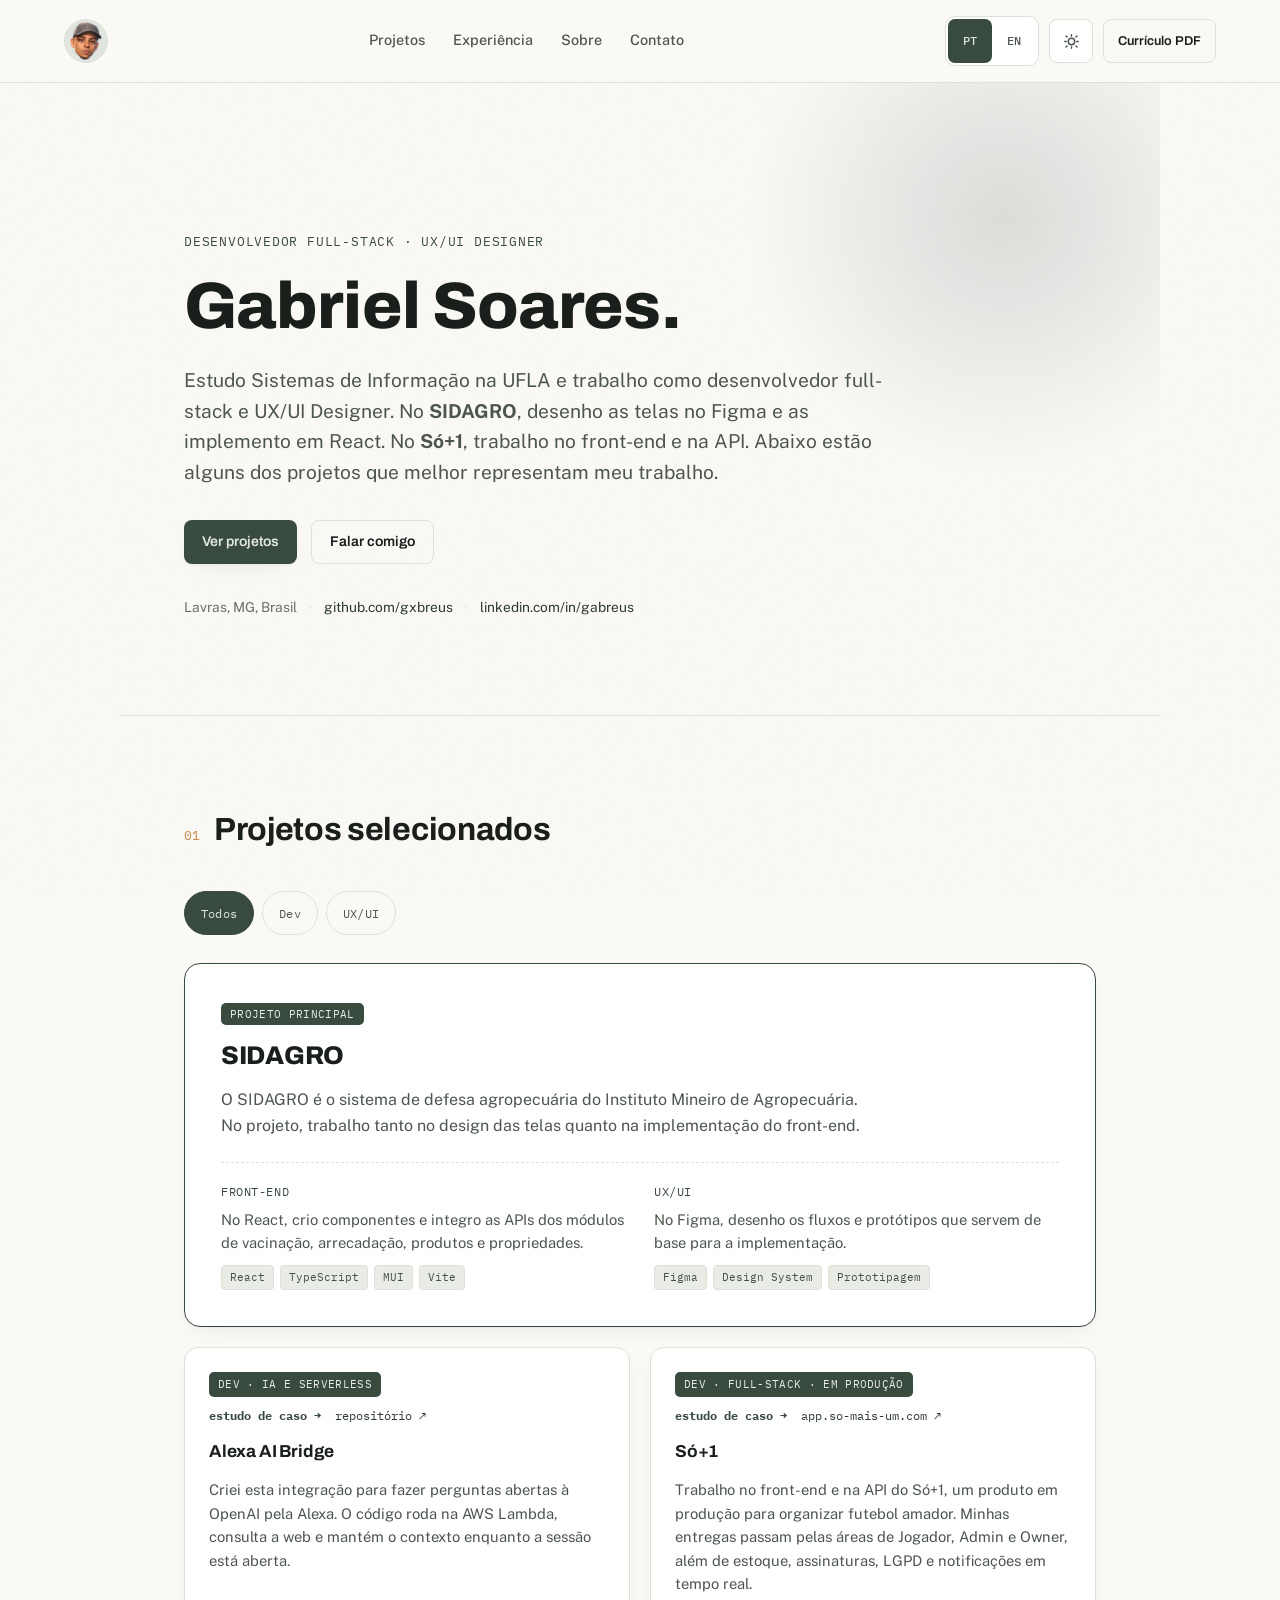
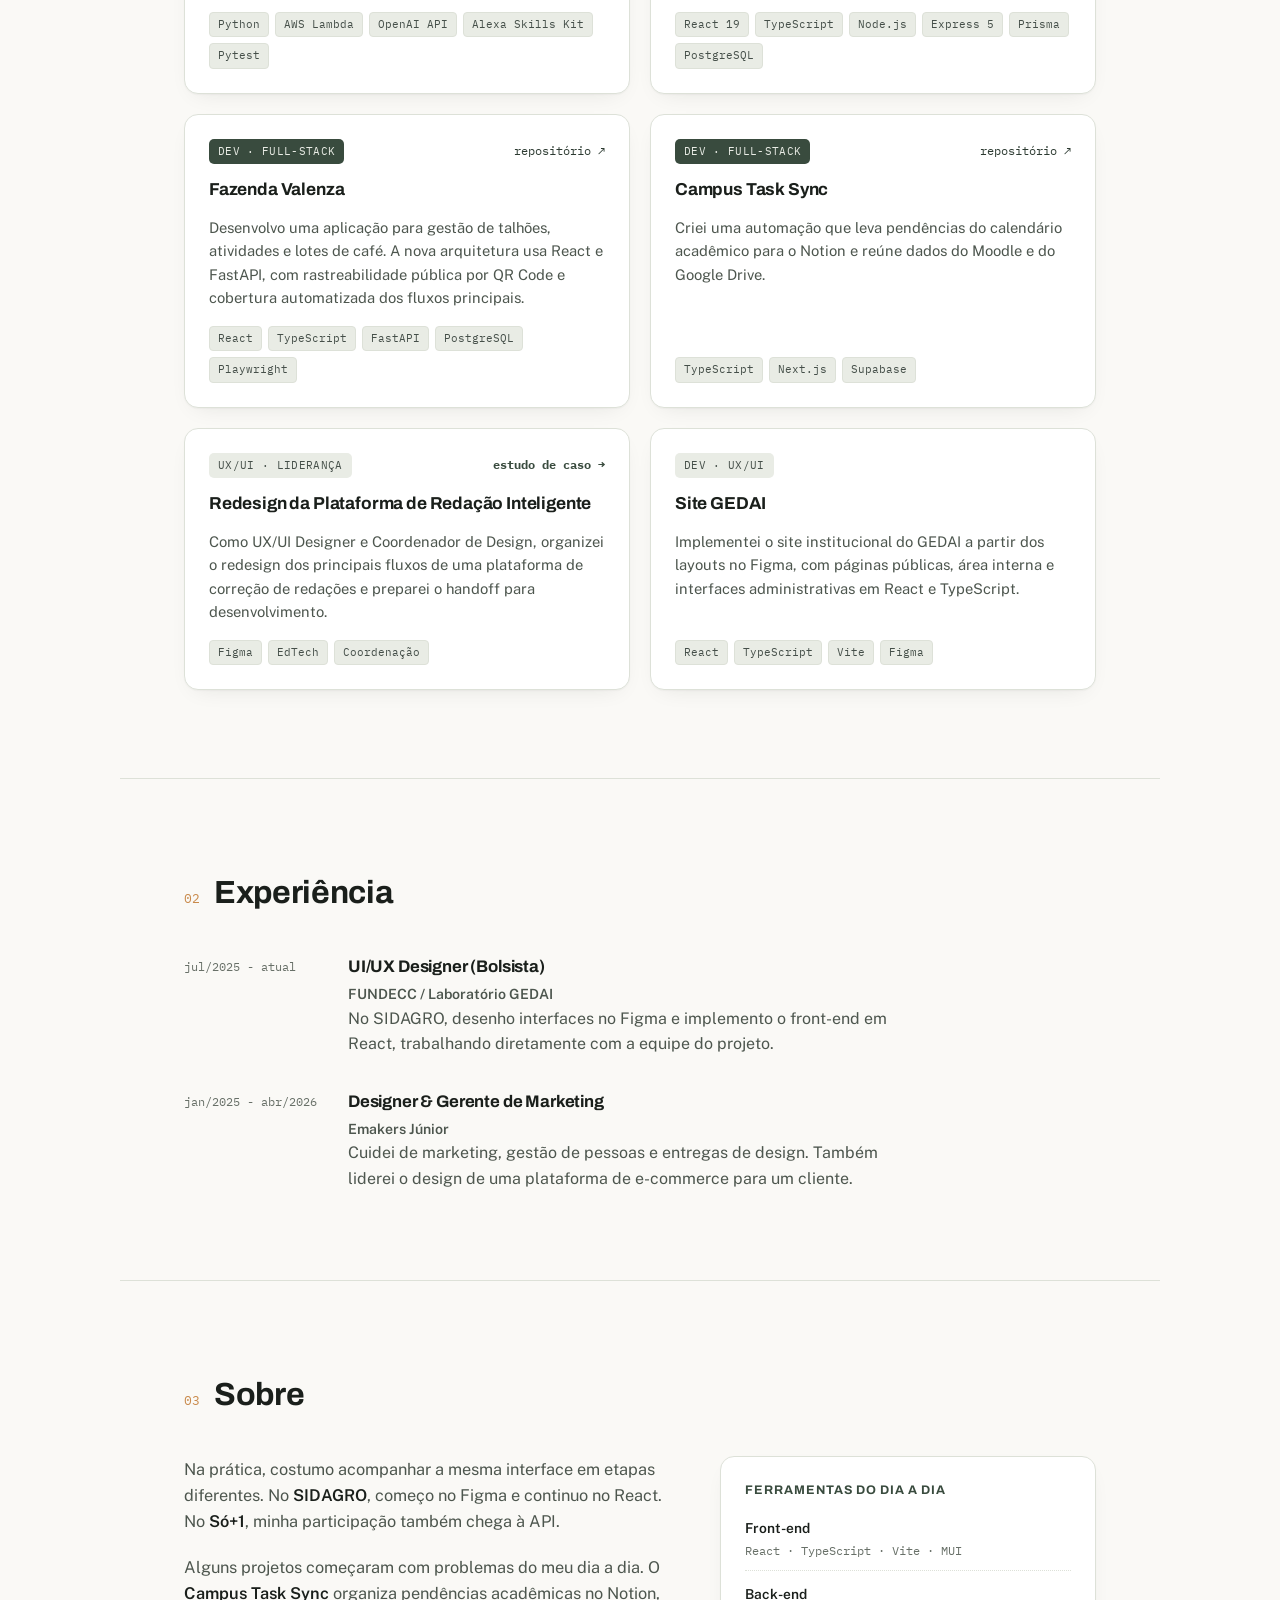
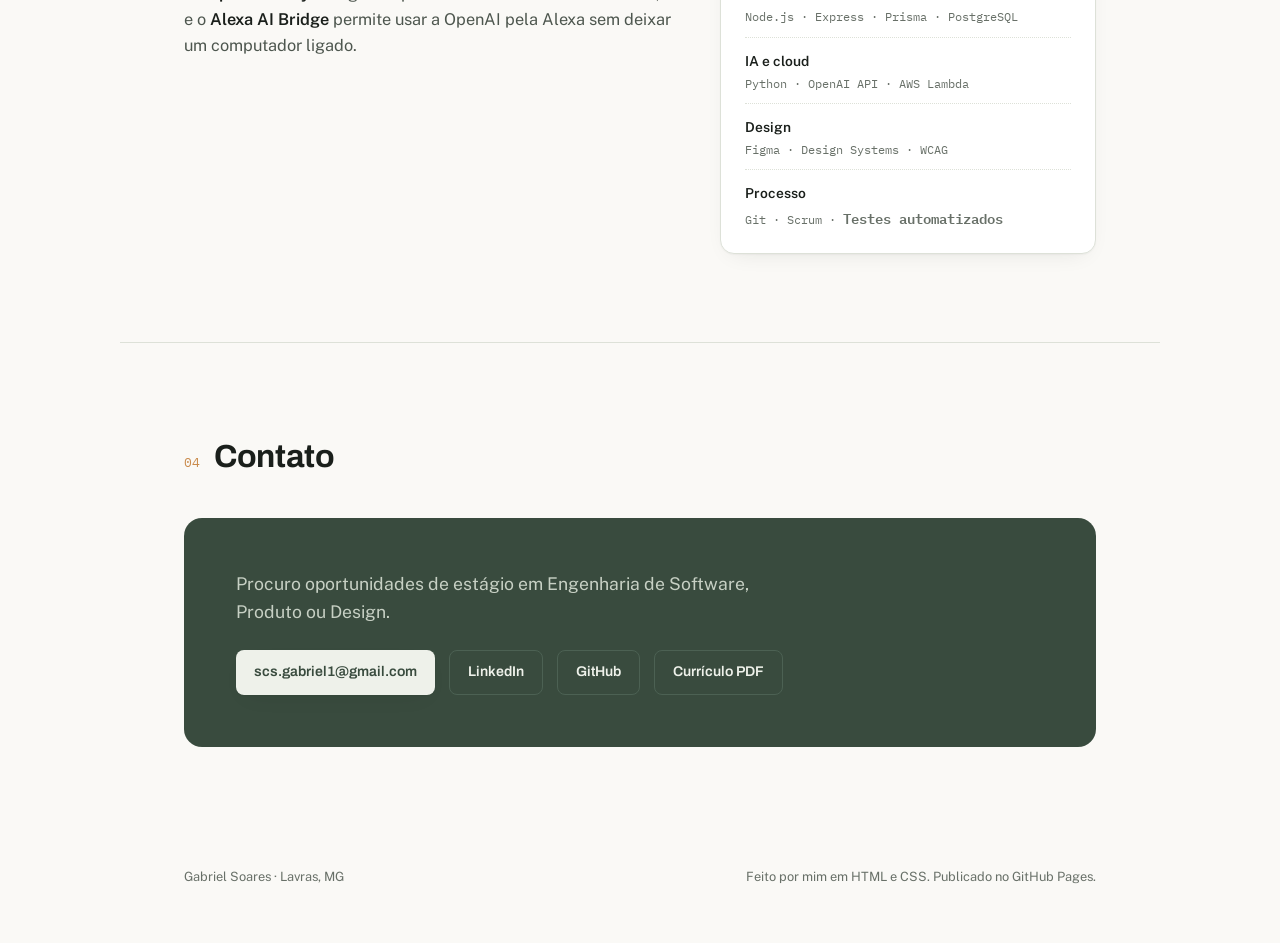
==== commit 56ee4c84: "fix: restore Fazenda Valenza repository link" ====
--- a/index.html
+++ b/index.html
@@ -131,7 +131,7 @@
         <div class="card-tags"><span>React 19</span><span>TypeScript</span><span>Node.js</span><span>Express 5</span><span>Prisma</span><span>PostgreSQL</span></div>
       </article>
       <article class="card" data-track="dev">
-        <div class="card-top"><span class="pill pill-dev">DEV · Full-stack</span></div>
+        <div class="card-top"><span class="pill pill-dev">DEV · Full-stack</span><a class="card-link" href="https://github.com/gxbreus/fazenda-valenza" target="_blank" rel="noopener" data-i18n="repositoryLink">repositório ↗</a></div>
         <h3>Fazenda Valenza</h3>
         <p data-i18n="valenzaDescription">Desenvolvo uma aplicação para gestão de talhões, atividades e lotes de café. A nova arquitetura usa React e FastAPI, com rastreabilidade pública por QR Code e cobertura automatizada dos fluxos principais.</p>
         <div class="card-tags"><span>React</span><span>TypeScript</span><span>FastAPI</span><span>PostgreSQL</span><span>Playwright</span></div>
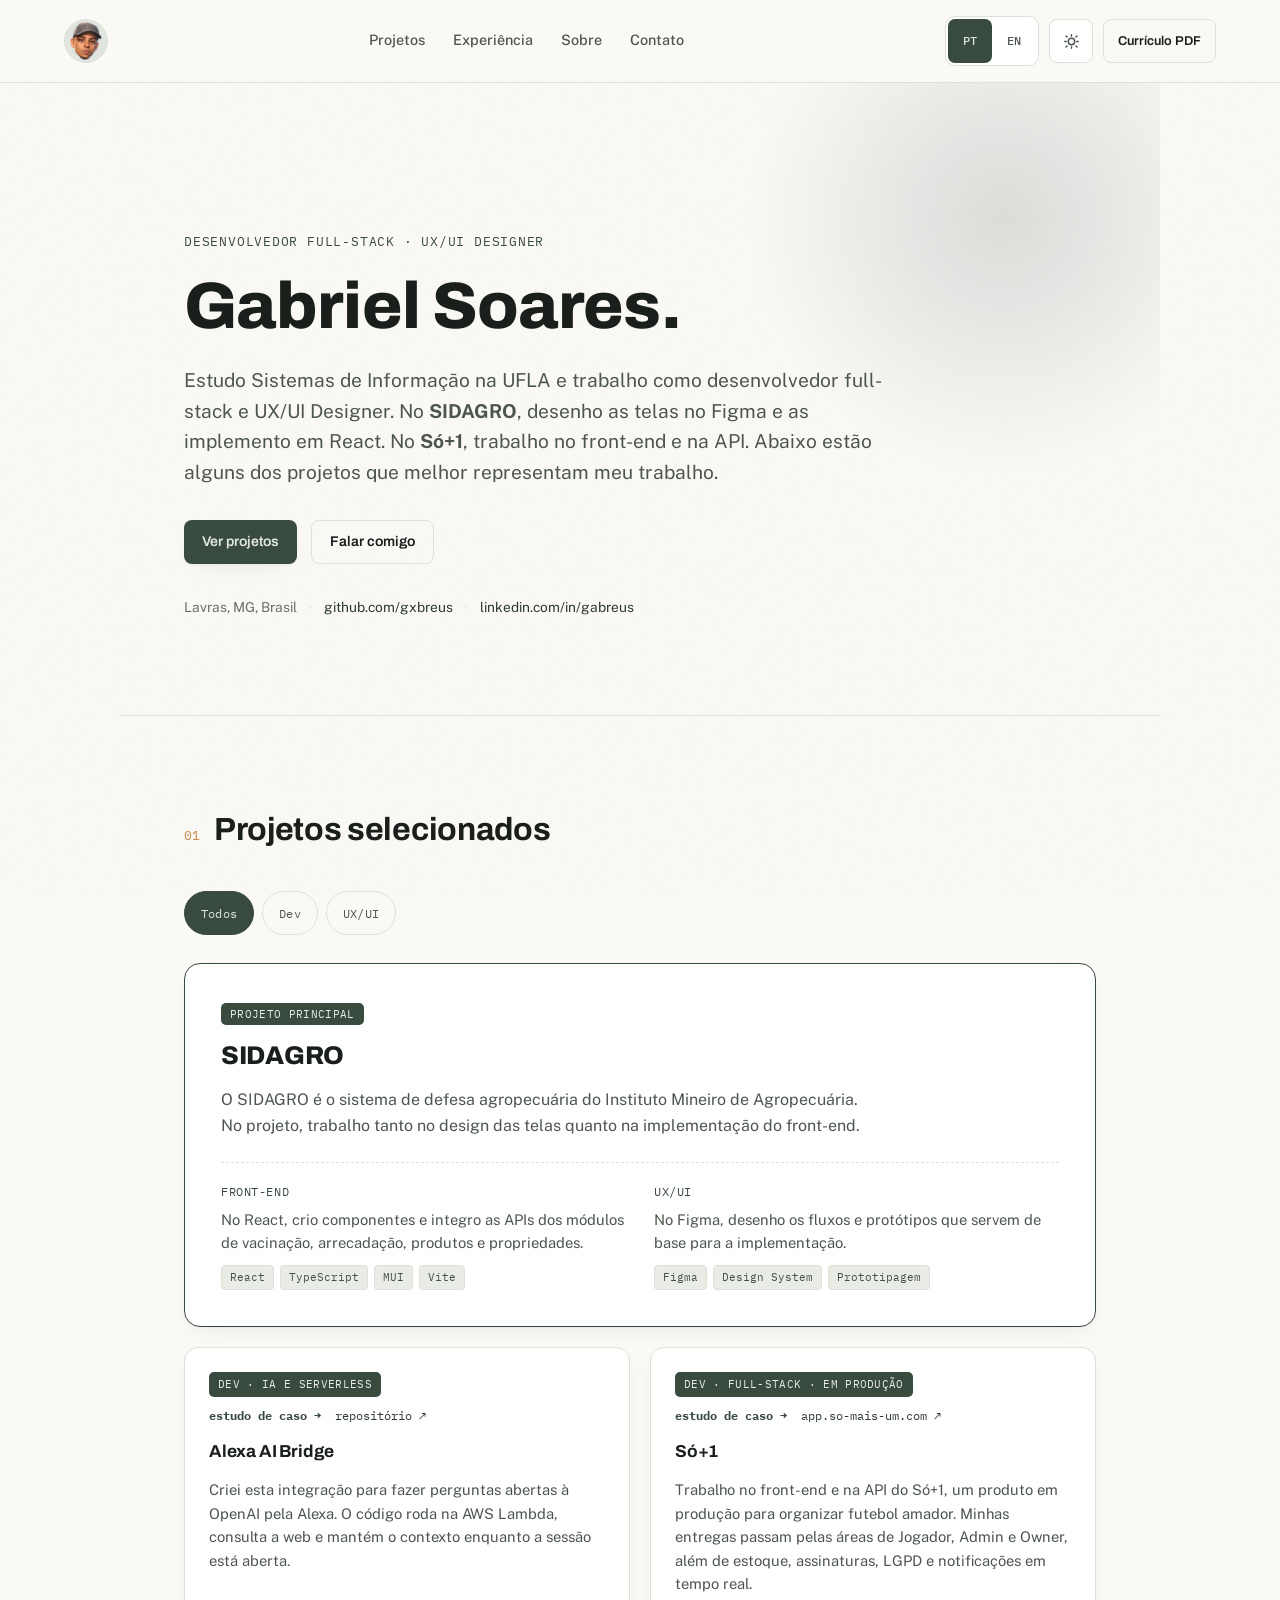
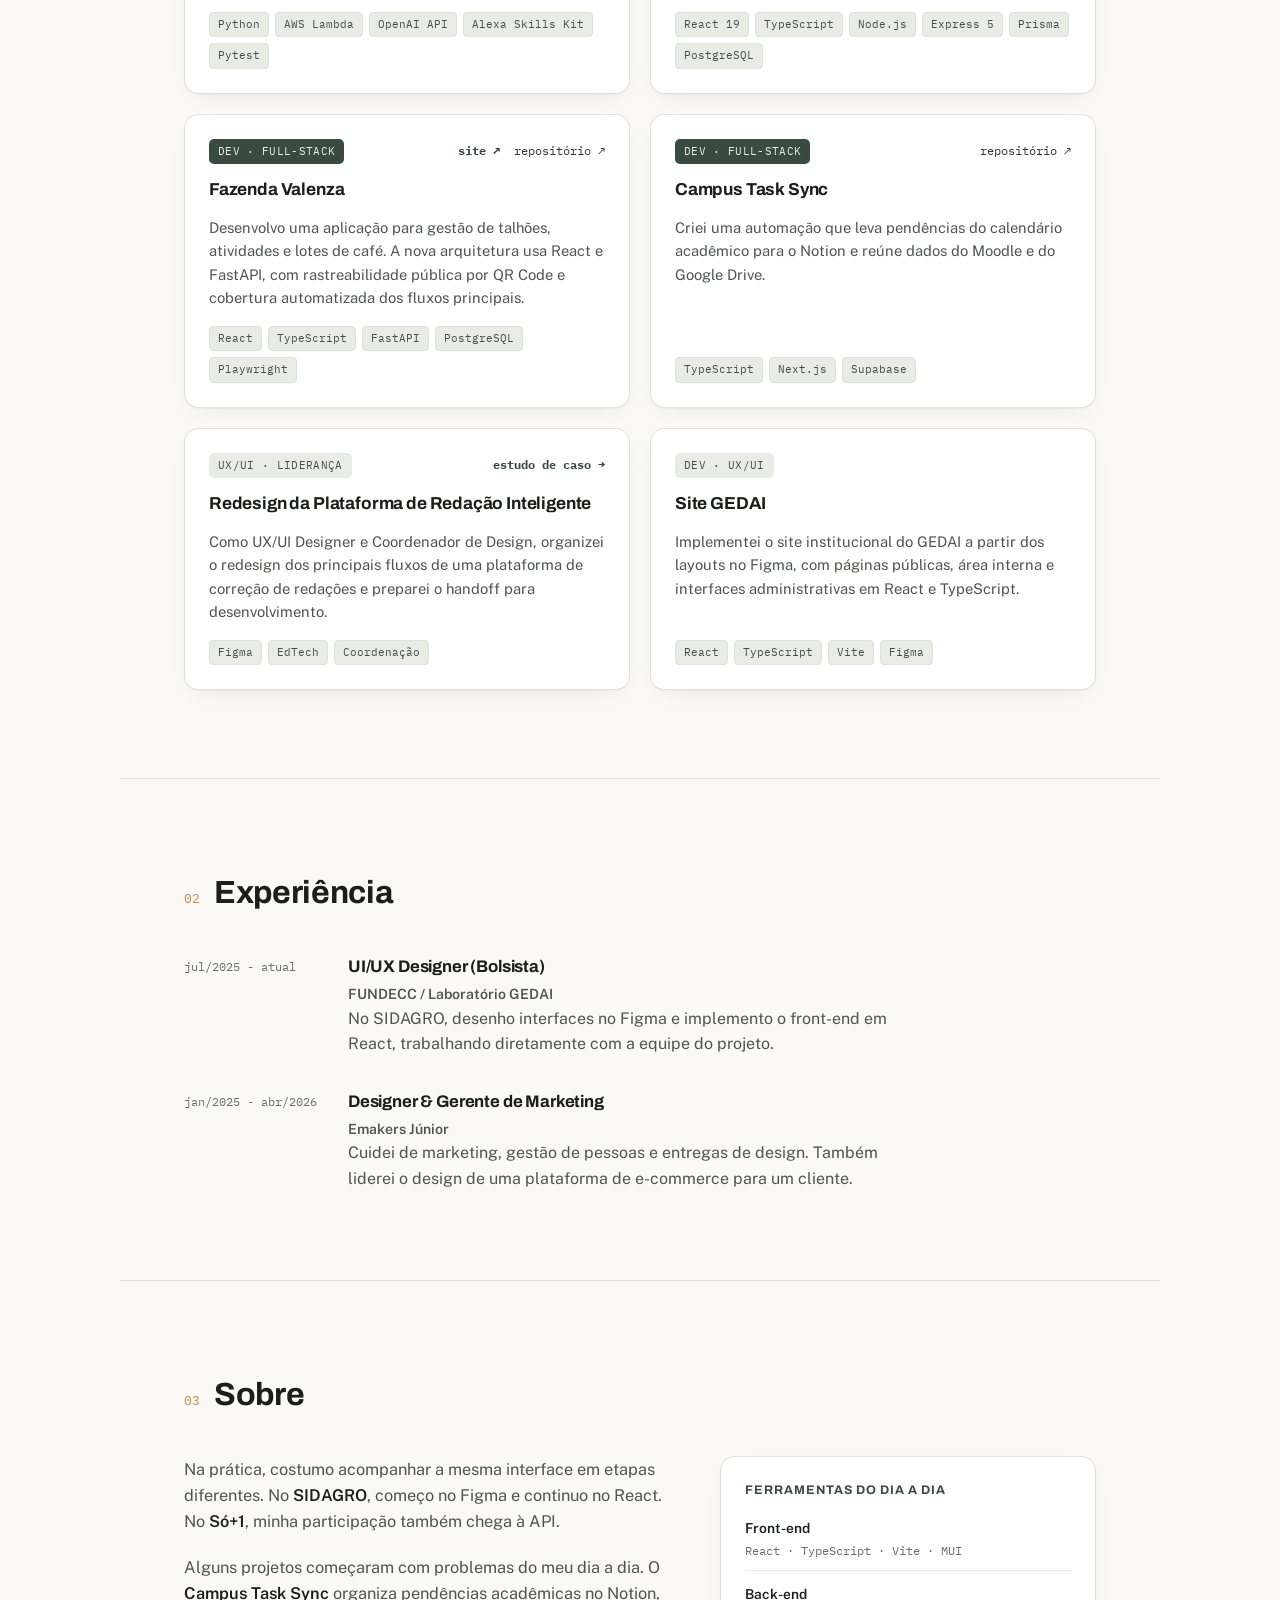
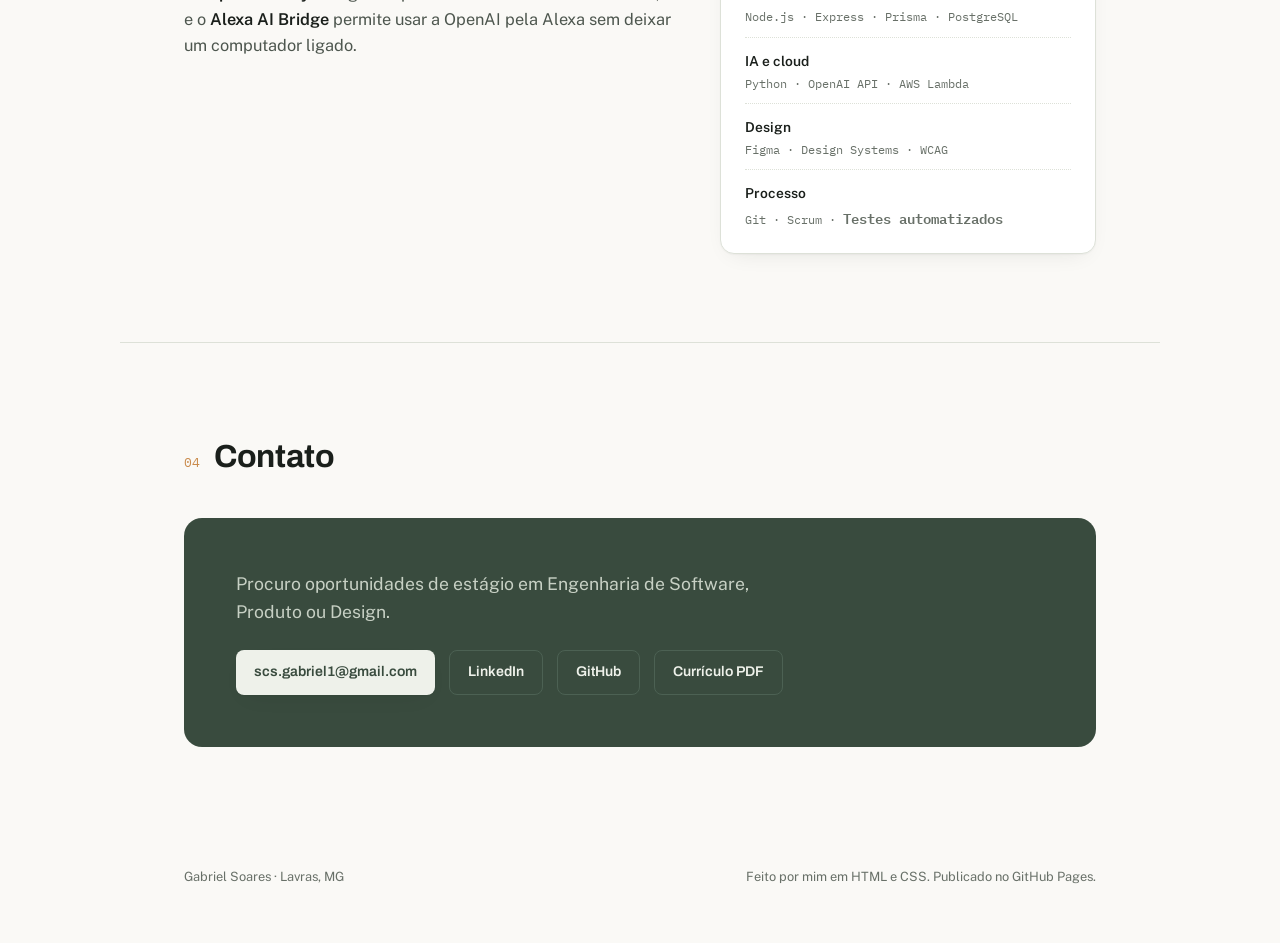
==== commit bdeda74d: "feat: add Fazenda Valenza site link" ====
--- a/index.html
+++ b/index.html
@@ -131,7 +131,7 @@
         <div class="card-tags"><span>React 19</span><span>TypeScript</span><span>Node.js</span><span>Express 5</span><span>Prisma</span><span>PostgreSQL</span></div>
       </article>
       <article class="card" data-track="dev">
-        <div class="card-top"><span class="pill pill-dev">DEV · Full-stack</span><a class="card-link" href="https://github.com/gxbreus/fazenda-valenza" target="_blank" rel="noopener" data-i18n="repositoryLink">repositório ↗</a></div>
+        <div class="card-top"><span class="pill pill-dev">DEV · Full-stack</span><span class="card-links"><a class="card-link card-link-primary" href="https://fazendavalenza.com.br" target="_blank" rel="noopener" data-i18n="siteLink">site ↗</a><a class="card-link" href="https://github.com/gxbreus/fazenda-valenza" target="_blank" rel="noopener" data-i18n="repositoryLink">repositório ↗</a></span></div>
         <h3>Fazenda Valenza</h3>
         <p data-i18n="valenzaDescription">Desenvolvo uma aplicação para gestão de talhões, atividades e lotes de café. A nova arquitetura usa React e FastAPI, com rastreabilidade pública por QR Code e cobertura automatizada dos fluxos principais.</p>
         <div class="card-tags"><span>React</span><span>TypeScript</span><span>FastAPI</span><span>PostgreSQL</span><span>Playwright</span></div>
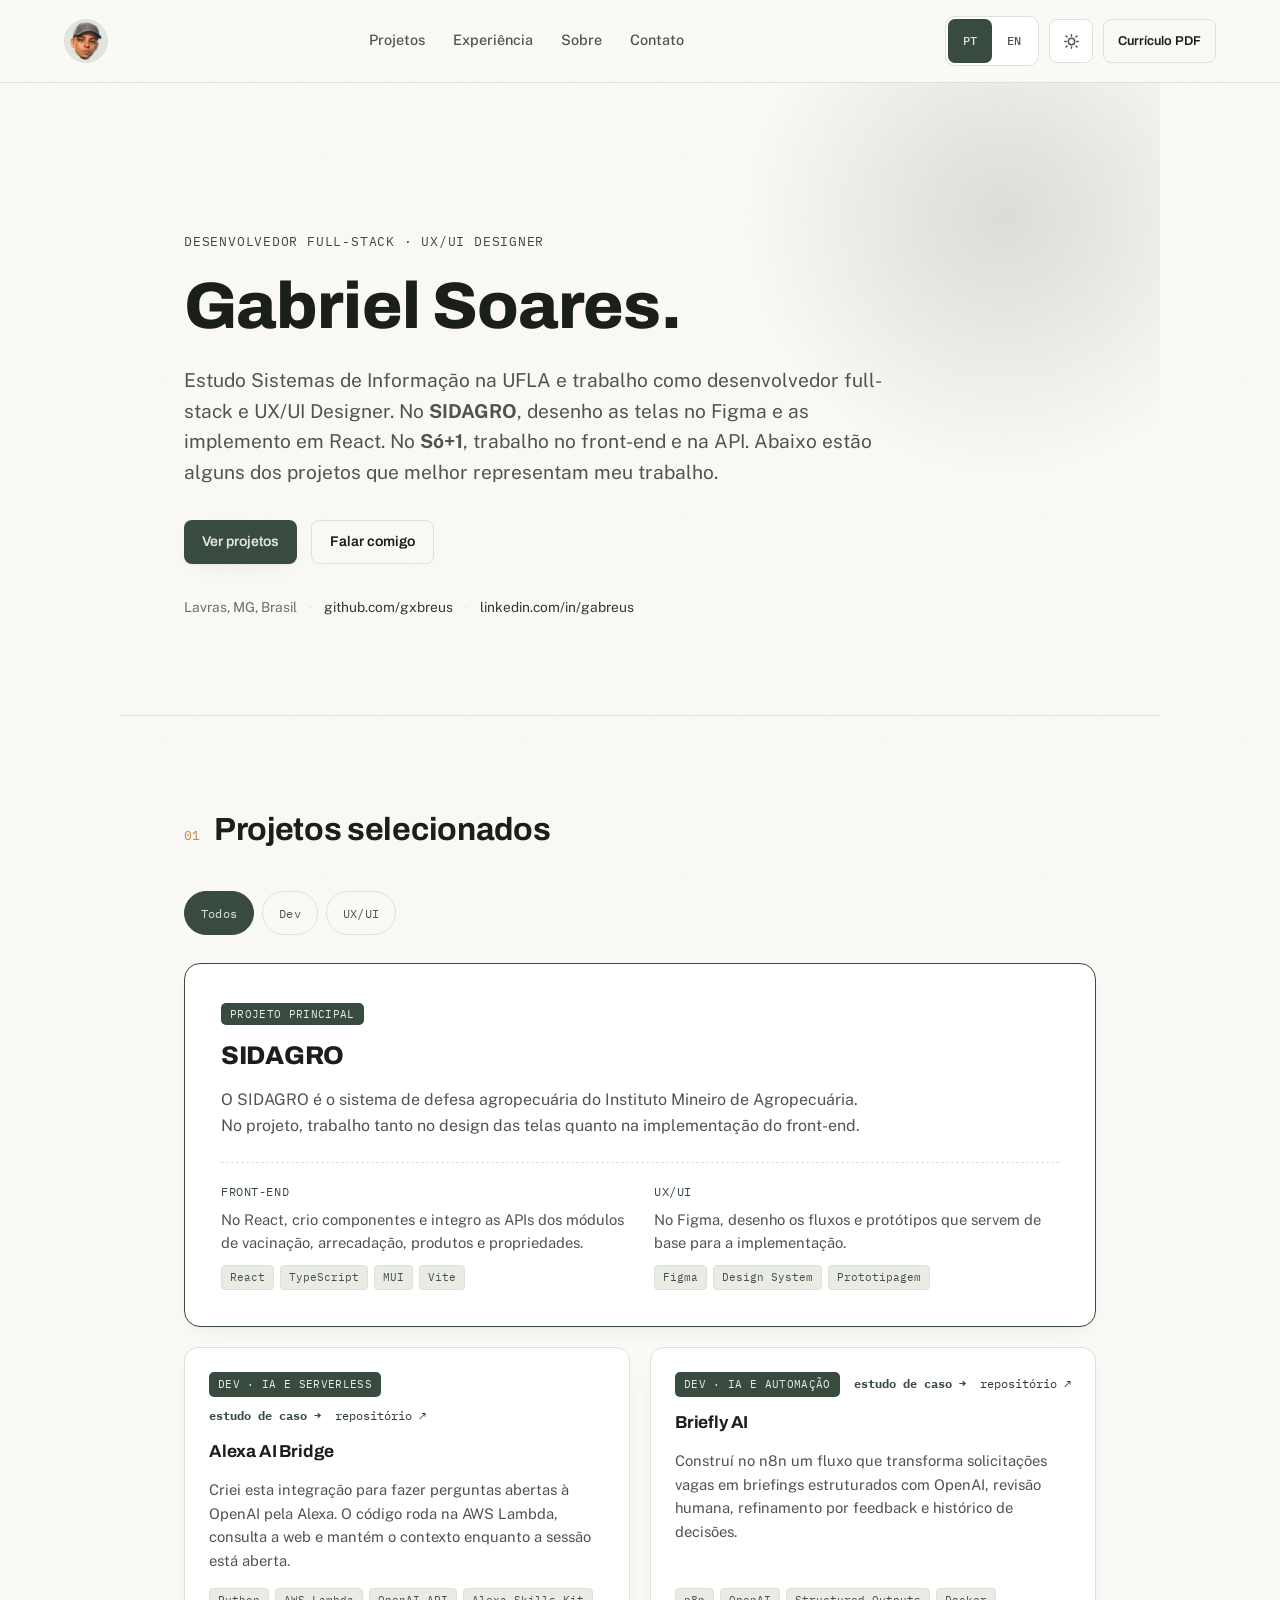
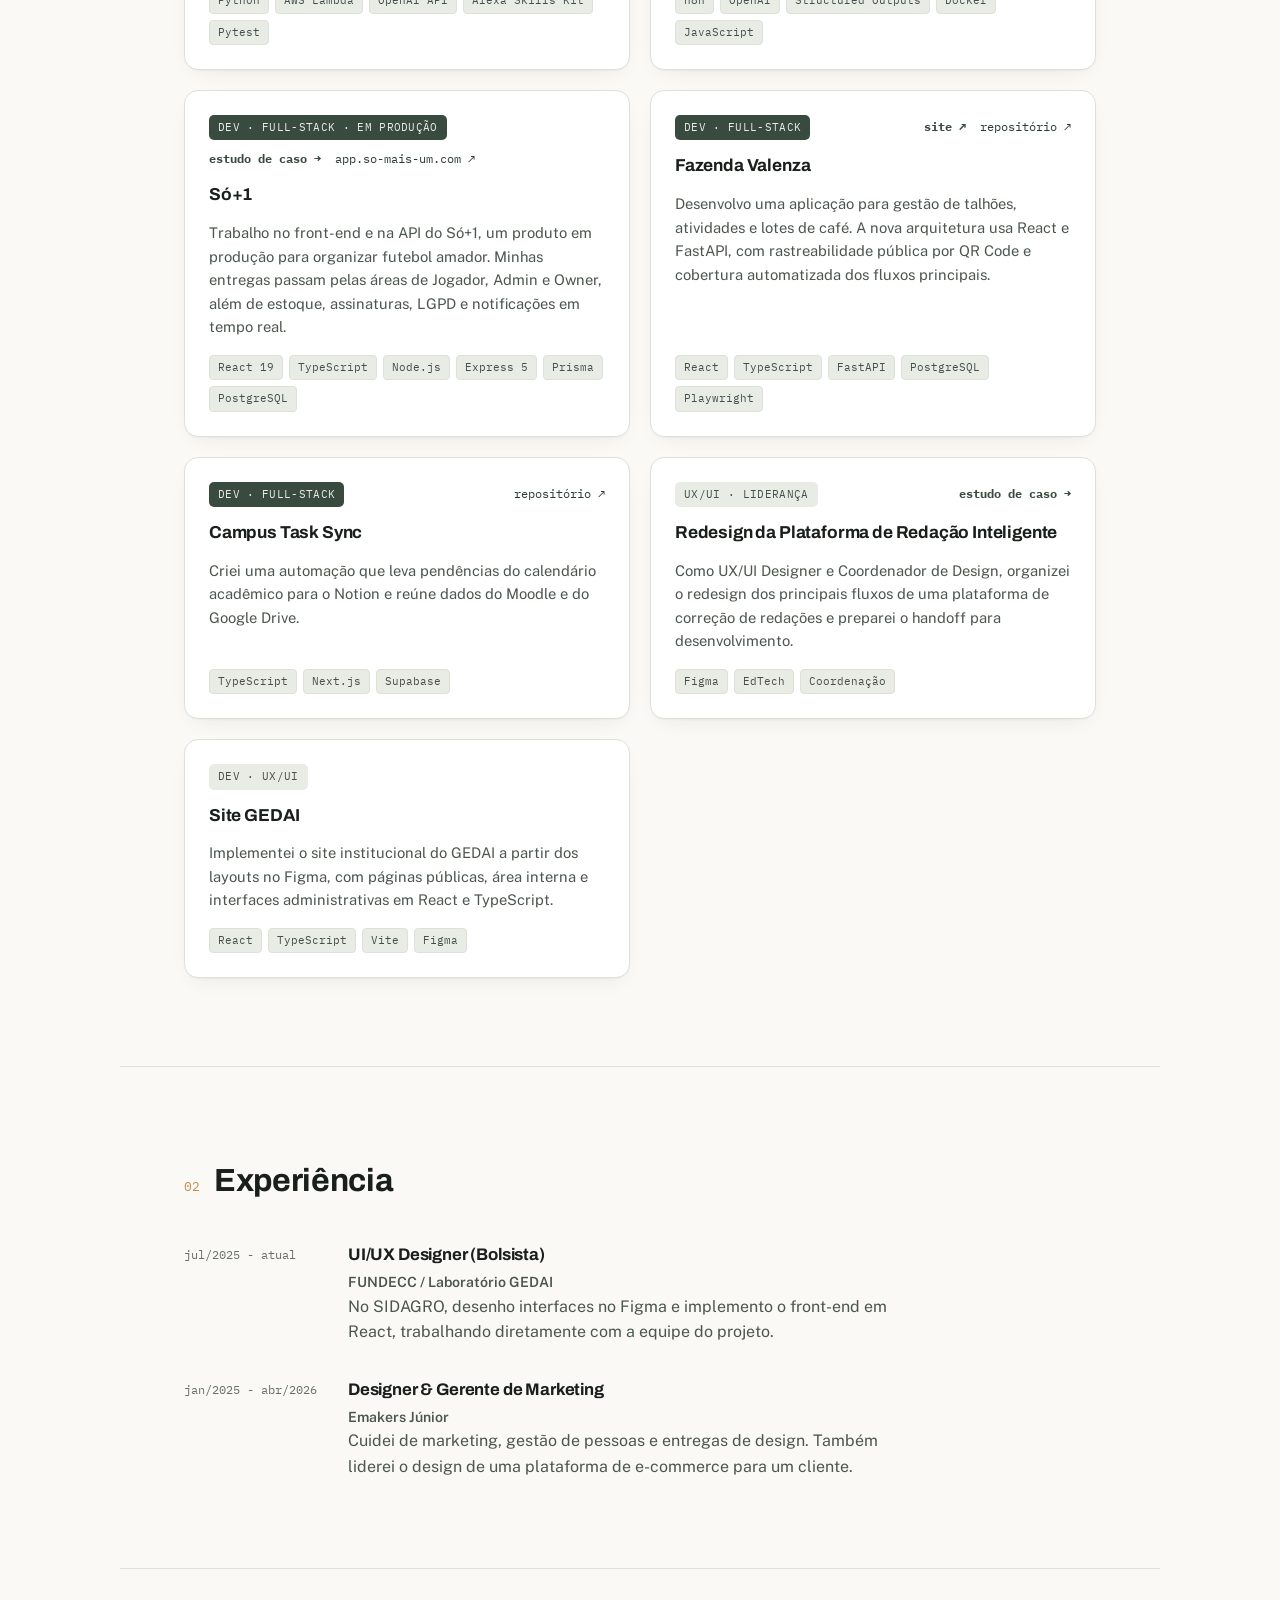
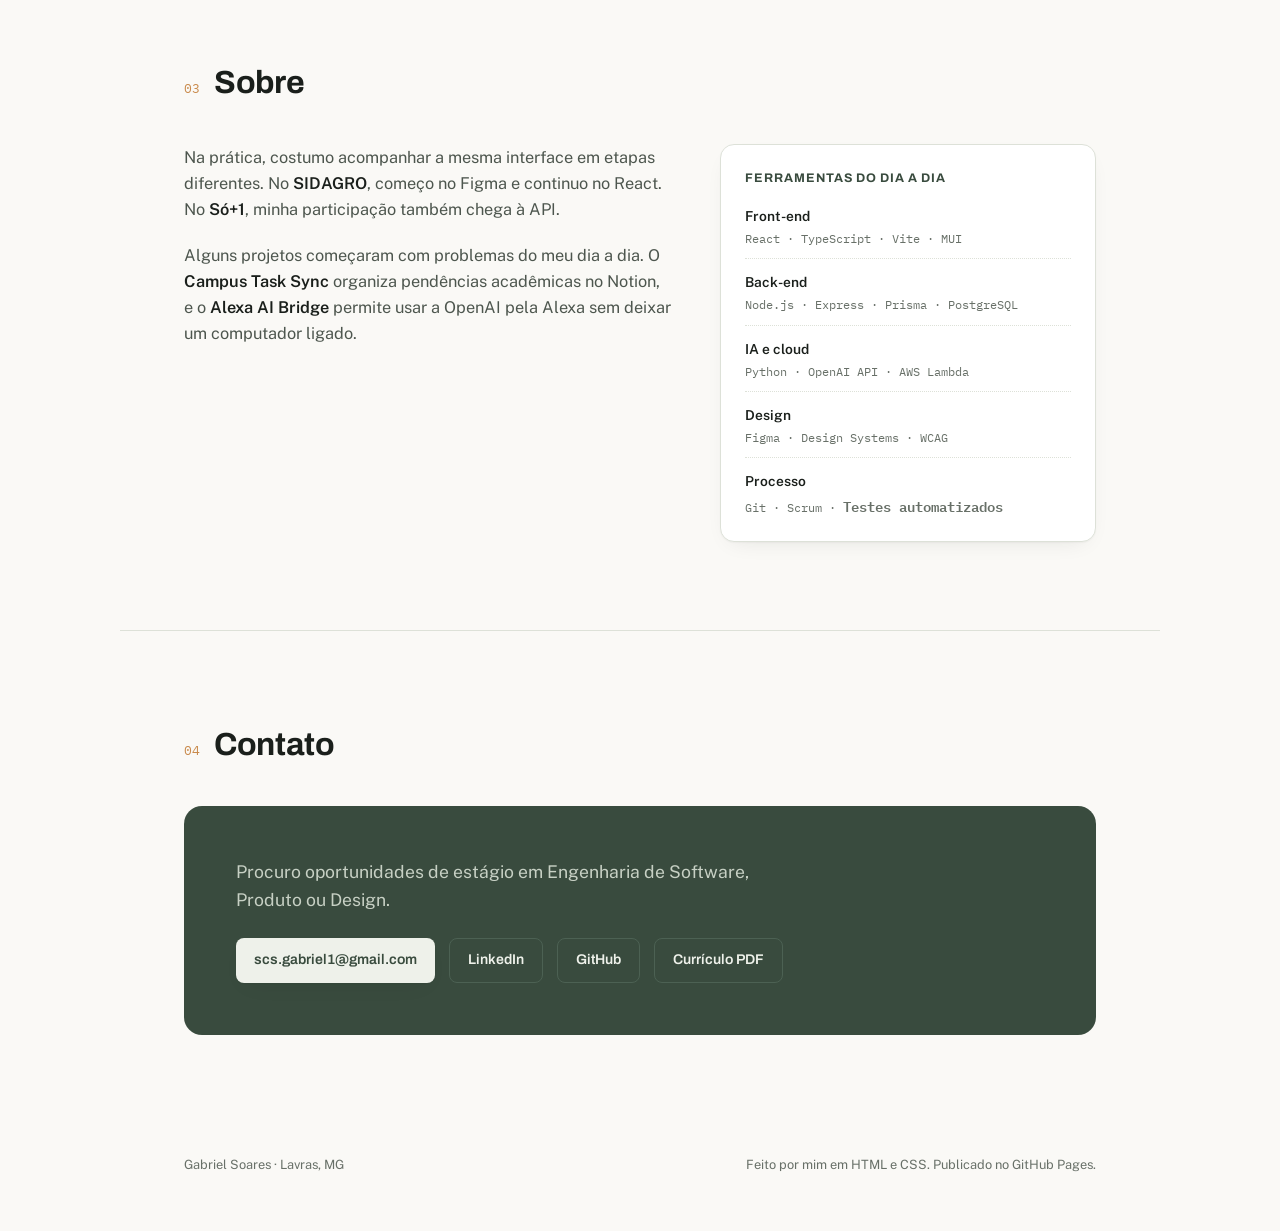
==== commit d8d759e0: "feat: add Briefly AI to portfolio and resumes" ====
--- a/index.html
+++ b/index.html
@@ -125,6 +125,12 @@
         <div class="card-tags"><span>Python</span><span>AWS Lambda</span><span>OpenAI API</span><span>Alexa Skills Kit</span><span>Pytest</span></div>
       </article>
       <article class="card" data-track="dev">
+        <div class="card-top"><span class="pill pill-dev" data-i18n="brieflyPill">DEV · IA e Automação</span><span class="card-links"><a class="card-link card-link-primary" href="case-studies.html#briefly" data-case-link="briefly" data-i18n="caseStudyLink">estudo de caso →</a><a class="card-link" href="https://github.com/gxbreus/briefly-ai" target="_blank" rel="noopener" data-i18n="repositoryLink">repositório ↗</a></span></div>
+        <h3>Briefly AI</h3>
+        <p data-i18n="brieflyDescription">Construí no n8n um fluxo que transforma solicitações vagas em briefings estruturados com OpenAI, revisão humana, refinamento por feedback e histórico de decisões.</p>
+        <div class="card-tags"><span>n8n</span><span>OpenAI</span><span>Structured Outputs</span><span>Docker</span><span>JavaScript</span></div>
+      </article>
+      <article class="card" data-track="dev">
         <div class="card-top"><span class="pill pill-dev" data-i18n="soMaisUmPill">DEV · Full-stack · Em produção</span><span class="card-links"><a class="card-link card-link-primary" href="case-studies.html#so-mais-um" data-case-link="so-mais-um" data-i18n="caseStudyLink">estudo de caso →</a><a class="card-link" href="https://app.so-mais-um.com" target="_blank" rel="noopener">app.so-mais-um.com ↗</a></span></div>
         <h3>Só+1</h3>
         <p data-i18n="soMaisUmDescription">Trabalho no front-end e na API do Só+1, um produto em produção para organizar futebol amador. Minhas entregas passam pelas áreas de Jogador, Admin e Owner, além de estoque, assinaturas, LGPD e notificações em tempo real.</p>
